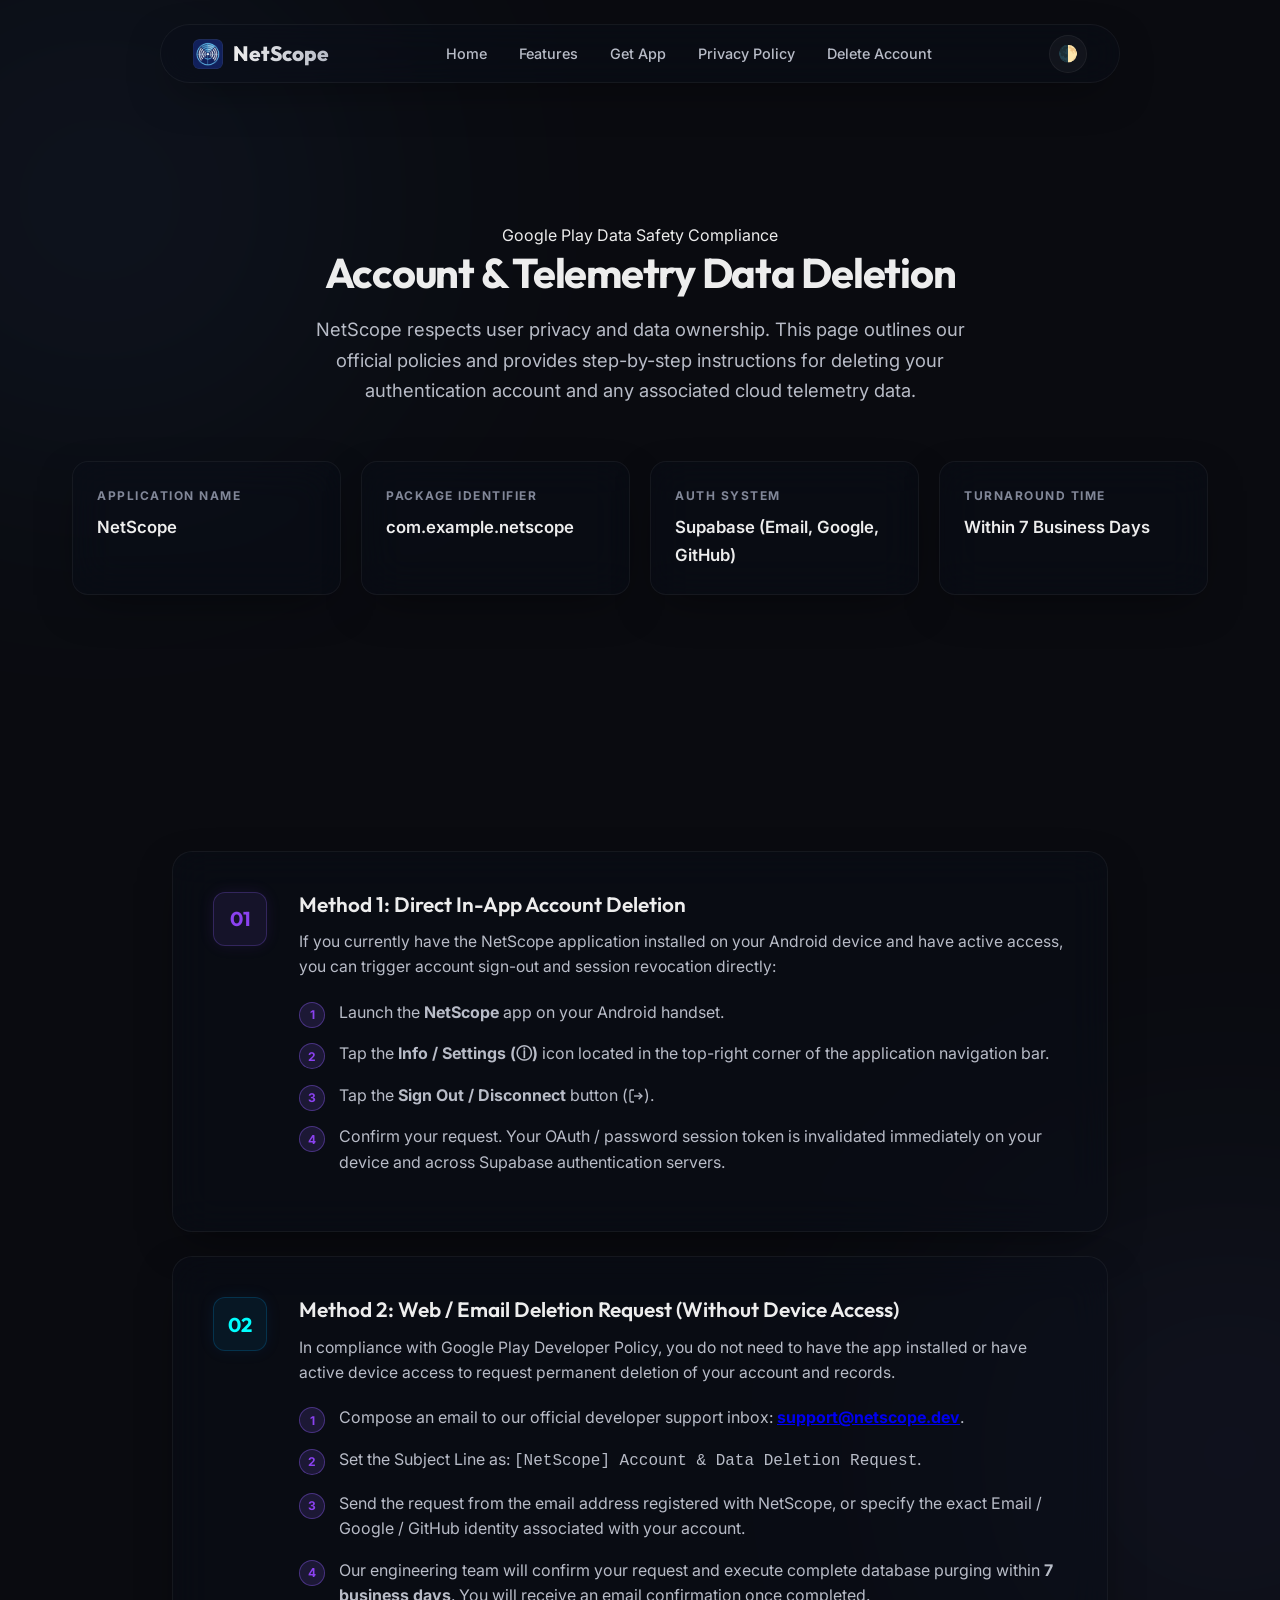
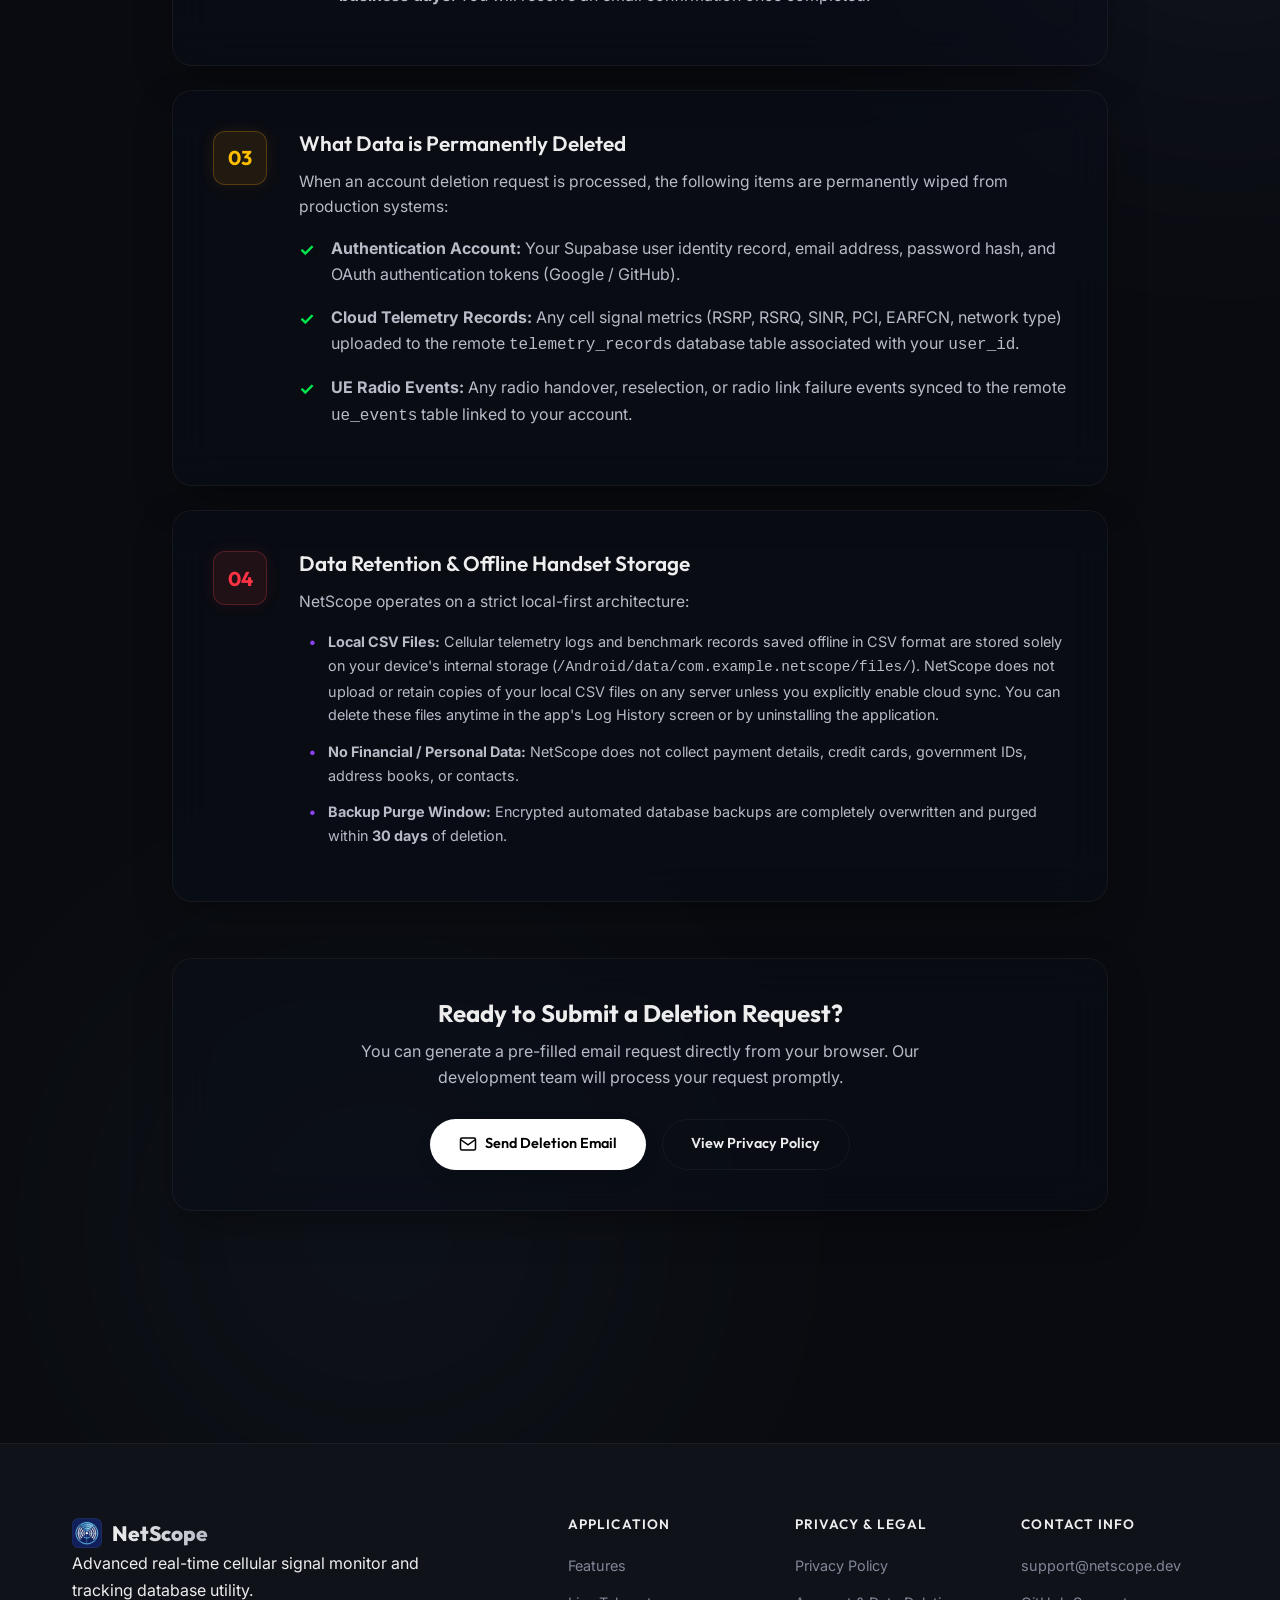
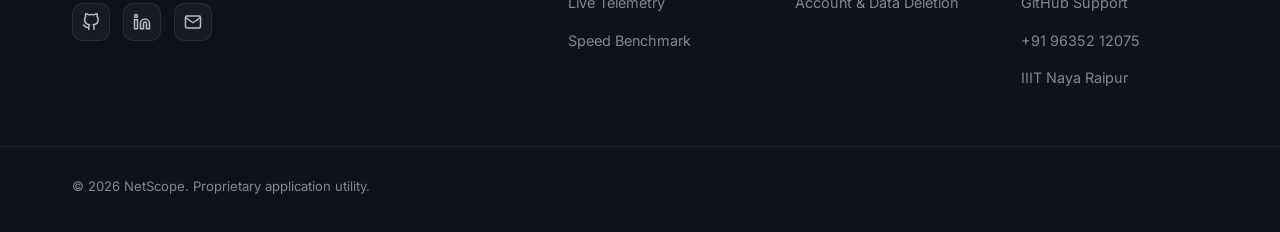
==== delete-account.html @ 2cb68438 "feat: add dedicated delete-account.html and privacy.html pages for Google Play compliance" ====
<!DOCTYPE html>
<html lang="en" data-theme="dark">

<head>
  <meta charset="UTF-8">
  <meta name="viewport" content="width=device-width, initial-scale=1.0">
  <link rel="icon" type="image/png" href="assets/logo.png">
  <meta name="description"
    content="NetScope - User Account & Telemetry Data Deletion Instructions. Learn how to request permanent deletion of your NetScope account and cloud telemetry data.">
  <meta name="author" content="NetScope Team">
  <meta property="og:title" content="NetScope - Account & Telemetry Data Deletion">
  <meta property="og:description"
    content="Step-by-step instructions on how users can request their NetScope account and cloud telemetry data to be deleted.">
  <meta property="og:type" content="website">
  <meta property="og:url" content="https://netscope.amarsinha.in/delete-account.html">
  <meta property="og:image" content="https://netscope.amarsinha.in/assets/logo.png">

  <link rel="canonical" href="https://netscope.amarsinha.in/delete-account.html">

  <title>Account & Data Deletion | NetScope</title>

  <!-- Preconnect and Google Fonts -->
  <link rel="preconnect" href="https://fonts.googleapis.com">
  <link rel="preconnect" href="https://fonts.gstatic.com" crossorigin>
  <link
    href="https://fonts.googleapis.com/css2?family=Inter:wght@300;400;500;600;700&family=Outfit:wght@400;500;600;700;800&family=JetBrains+Mono:wght@400;500;700&display=swap"
    rel="stylesheet">

  <!-- Stylesheet -->
  <link rel="stylesheet" href="style.css">
  <style>
    .subpage-hero {
      padding: 7rem 0 3rem;
      text-align: center;
    }
    .deletion-meta-grid {
      display: grid;
      grid-template-columns: repeat(auto-fit, minmax(220px, 1fr));
      gap: 1.25rem;
      margin: 2.5rem 0 3.5rem;
    }
    .deletion-meta-card {
      padding: 1.5rem;
      border-radius: 16px;
      text-align: left;
    }
    .deletion-meta-card .meta-label {
      font-size: 0.75rem;
      font-weight: 700;
      letter-spacing: 1.5px;
      text-transform: uppercase;
      color: var(--text-muted);
      margin-bottom: 0.5rem;
    }
    .deletion-meta-card .meta-value {
      font-size: 1.05rem;
      font-weight: 600;
      color: var(--text-primary);
    }
    .deletion-steps-list {
      list-style: none;
      padding: 0;
      margin: 1.25rem 0 0;
      counter-reset: step-counter;
    }
    .deletion-steps-list li {
      position: relative;
      padding-left: 2.5rem;
      margin-bottom: 1rem;
      color: var(--text-secondary);
      line-height: 1.6;
    }
    .deletion-steps-list li::before {
      counter-increment: step-counter;
      content: counter(step-counter);
      position: absolute;
      left: 0;
      top: 2px;
      width: 24px;
      height: 24px;
      border-radius: 50%;
      background: rgba(139, 92, 246, 0.15);
      border: 1px solid rgba(139, 92, 246, 0.4);
      color: var(--primary);
      font-size: 0.75rem;
      font-weight: 700;
      display: flex;
      align-items: center;
      justify-content: center;
    }
    .action-cta-box {
      margin: 3.5rem 0;
      padding: 2.5rem;
      text-align: center;
      border-radius: 20px;
    }
    .action-cta-box h3 {
      font-family: var(--font-header);
      font-size: 1.5rem;
      margin-bottom: 0.75rem;
      color: var(--text-primary);
    }
    .action-cta-box p {
      color: var(--text-secondary);
      max-width: 600px;
      margin: 0 auto 1.75rem;
      line-height: 1.6;
    }
    .cta-button-group {
      display: flex;
      gap: 1rem;
      justify-content: center;
      flex-wrap: wrap;
    }
  </style>
</head>

<body>
  <!-- Ambient background glow blobs -->
  <div class="bg-glow-blob blob-1" aria-hidden="true"></div>
  <div class="bg-glow-blob blob-2" aria-hidden="true"></div>
  <div class="bg-glow-blob blob-3" aria-hidden="true"></div>

  <!-- Header / Floating Glassmorphism Pill Navigation -->
  <header id="site-header">
    <div class="container header-container">
      <nav id="main-nav" class="nav-pill glass" aria-label="Main Navigation">
        <a href="index.html" class="logo">
          <img src="assets/logo.png" alt="NetScope App Icon" class="logo-img">
          <span class="logo-text">NetScope</span>
        </a>
        <div class="nav-links-wrapper">
          <a href="index.html" class="nav-link">Home</a>
          <a href="index.html#features" class="nav-link">Features</a>
          <a href="index.html#download" class="nav-link">Get App</a>
          <a href="privacy.html" class="nav-link">Privacy Policy</a>
          <a href="delete-account.html" class="nav-link active">Delete Account</a>
        </div>
        <div class="nav-right">
          <button id="theme-toggle-btn" class="theme-toggle-nav" aria-label="Toggle light/dark color theme">🌓</button>
          <button class="mobile-nav-toggle" aria-label="Toggle Navigation Menu" aria-expanded="false">
            <span class="bar"></span>
            <span class="bar"></span>
            <span class="bar"></span>
          </button>
        </div>
      </nav>
    </div>
  </header>

  <main>
    <section class="subpage-hero">
      <div class="container">
        <div class="badge">Google Play Data Safety Compliance</div>
        <h1 class="section-title">Account & Telemetry Data Deletion</h1>
        <p class="section-subtitle">
          NetScope respects user privacy and data ownership. This page outlines our official policies and provides
          step-by-step instructions for deleting your authentication account and any associated cloud telemetry data.
        </p>

        <!-- Quick Facts Meta Grid -->
        <div class="deletion-meta-grid">
          <div class="deletion-meta-card glass">
            <div class="meta-label">Application Name</div>
            <div class="meta-value">NetScope</div>
          </div>
          <div class="deletion-meta-card glass">
            <div class="meta-label">Package Identifier</div>
            <div class="meta-value">com.example.netscope</div>
          </div>
          <div class="deletion-meta-card glass">
            <div class="meta-label">Auth System</div>
            <div class="meta-value">Supabase (Email, Google, GitHub)</div>
          </div>
          <div class="deletion-meta-card glass">
            <div class="meta-label">Turnaround Time</div>
            <div class="meta-value">Within 7 Business Days</div>
          </div>
        </div>
      </div>
    </section>

    <!-- Detailed Deletion Guide -->
    <section id="account-and-data-deletion">
      <div class="container container-privacy">
        <div class="privacy-stack">

          <!-- Card 1: In-App Deletion -->
          <div class="privacy-card glass">
            <div class="privacy-badge badge-purple">01</div>
            <div class="privacy-content">
              <h3>Method 1: Direct In-App Account Deletion</h3>
              <p>
                If you currently have the NetScope application installed on your Android device and have active access,
                you can trigger account sign-out and session revocation directly:
              </p>
              <ol class="deletion-steps-list">
                <li>Launch the <strong>NetScope</strong> app on your Android handset.</li>
                <li>Tap the <strong>Info / Settings (ⓘ)</strong> icon located in the top-right corner of the application navigation bar.</li>
                <li>Tap the <strong>Sign Out / Disconnect</strong> button (<svg style="display:inline-block; vertical-align:middle; width:16px; height:16px;" viewBox="0 0 24 24" fill="none" stroke="currentColor" stroke-width="2"><path d="M9 21H5a2 2 0 0 1-2-2V5a2 2 0 0 1 2-2h4"></path><polyline points="16 17 21 12 16 7"></polyline><line x1="21" y1="12" x2="9" y2="12"></line></svg>).</li>
                <li>Confirm your request. Your OAuth / password session token is invalidated immediately on your device and across Supabase authentication servers.</li>
              </ol>
            </div>
          </div>

          <!-- Card 2: Web & Email Deletion -->
          <div class="privacy-card glass">
            <div class="privacy-badge badge-cyan">02</div>
            <div class="privacy-content">
              <h3>Method 2: Web / Email Deletion Request (Without Device Access)</h3>
              <p>
                In compliance with Google Play Developer Policy, you do not need to have the app installed or have active device access to request permanent deletion of your account and records.
              </p>
              <ol class="deletion-steps-list">
                <li>Compose an email to our official developer support inbox: <a href="mailto:support@netscope.dev?subject=%5BNetScope%5D%20Account%20%26%20Data%20Deletion%20Request"><strong>support@netscope.dev</strong></a>.</li>
                <li>Set the Subject Line as: <code>[NetScope] Account &amp; Data Deletion Request</code>.</li>
                <li>Send the request from the email address registered with NetScope, or specify the exact Email / Google / GitHub identity associated with your account.</li>
                <li>Our engineering team will confirm your request and execute complete database purging within <strong>7 business days</strong>. You will receive an email confirmation once completed.</li>
              </ol>
            </div>
          </div>

          <!-- Card 3: What Data is Deleted -->
          <div class="privacy-card glass">
            <div class="privacy-badge badge-yellow">03</div>
            <div class="privacy-content">
              <h3>What Data is Permanently Deleted</h3>
              <p>When an account deletion request is processed, the following items are permanently wiped from production systems:</p>
              <ul class="checkmark-list" style="margin-top: 1rem;">
                <li><strong>Authentication Account:</strong> Your Supabase user identity record, email address, password hash, and OAuth authentication tokens (Google / GitHub).</li>
                <li><strong>Cloud Telemetry Records:</strong> Any cell signal metrics (RSRP, RSRQ, SINR, PCI, EARFCN, network type) uploaded to the remote <code>telemetry_records</code> database table associated with your <code>user_id</code>.</li>
                <li><strong>UE Radio Events:</strong> Any radio handover, reselection, or radio link failure events synced to the remote <code>ue_events</code> table linked to your account.</li>
              </ul>
            </div>
          </div>

          <!-- Card 4: Local Offline Storage & Retention -->
          <div class="privacy-card glass">
            <div class="privacy-badge badge-red">04</div>
            <div class="privacy-content">
              <h3>Data Retention & Offline Handset Storage</h3>
              <p>
                NetScope operates on a strict local-first architecture:
              </p>
              <ul class="privacy-list" style="margin-top: 1rem;">
                <li><strong>Local CSV Files:</strong> Cellular telemetry logs and benchmark records saved offline in CSV format are stored solely on your device's internal storage (<code>/Android/data/com.example.netscope/files/</code>). NetScope does not upload or retain copies of your local CSV files on any server unless you explicitly enable cloud sync. You can delete these files anytime in the app's Log History screen or by uninstalling the application.</li>
                <li><strong>No Financial / Personal Data:</strong> NetScope does not collect payment details, credit cards, government IDs, address books, or contacts.</li>
                <li><strong>Backup Purge Window:</strong> Encrypted automated database backups are completely overwritten and purged within <strong>30 days</strong> of deletion.</li>
              </ul>
            </div>
          </div>

        </div>

        <!-- Action Call-to-Action Box -->
        <div class="action-cta-box glass">
          <h3>Ready to Submit a Deletion Request?</h3>
          <p>
            You can generate a pre-filled email request directly from your browser. Our development team will process your request promptly.
          </p>
          <div class="cta-button-group">
            <a href="mailto:support@netscope.dev?subject=%5BNetScope%5D%20Account%20%26%20Data%20Deletion%20Request&body=Hello%20NetScope%20Support%20Team%2C%0A%0APlease%20permanently%20delete%20my%20NetScope%20account%20and%20all%20associated%20cloud%20telemetry%20records.%0A%0AMy%20Registered%20Email%20%2F%20OAuth%20Account%3A%20%5BInsert%20your%20email%20here%5D%0AApp%20Package%3A%20com.example.netscope%0A%0AThank%20you."
              class="btn btn-primary">
              <svg style="width:18px; height:18px; margin-right:8px; vertical-align:middle;" viewBox="0 0 24 24" fill="none" stroke="currentColor" stroke-width="2"><path d="M4 4h16c1.1 0 2 .9 2 2v12c0 1.1-.9 2-2 2H4c-1.1 0-2-.9-2-2V6c0-1.1.9-2 2-2z"></path><polyline points="22,6 12,13 2,6"></polyline></svg>
              <span>Send Deletion Email</span>
            </a>
            <a href="privacy.html" class="btn btn-outline">
              <span>View Privacy Policy</span>
            </a>
          </div>
        </div>

      </div>
    </section>
  </main>

  <!-- Footer -->
  <footer id="site-footer">
    <div class="container footer-container">
      <div class="footer-brand">
        <div class="logo">
          <img src="assets/logo.png" alt="NetScope App Icon" class="logo-img" loading="lazy">
          <span class="logo-text">NetScope</span>
        </div>
        <p>Advanced real-time cellular signal monitor and tracking database utility.</p>
        <div class="footer-socials">
          <a href="https://github.com/GeekLuffy/NetScope" target="_blank" rel="noopener noreferrer" aria-label="GitHub" class="social-icon-link">
            <svg viewBox="0 0 24 24" fill="none" stroke="currentColor" stroke-width="2" stroke-linecap="round" stroke-linejoin="round">
              <path d="M9 19c-5 1.5-5-2.5-7-3m14 6v-3.87a3.37 3.37 0 0 0-.94-2.61c3.14-.35 6.44-1.54 6.44-7A5.44 5.44 0 0 0 20 4.77 5.07 5.07 0 0 0 19.91 1S18.73.65 16 2.48a13.38 13.38 0 0 0-7 0C6.27.65 5.09 1 5.09 1A5.07 5.07 0 0 0 5 4.77a5.44 5.44 0 0 0-1.5 3.78c0 5.42 3.3 6.61 6.44 7A3.37 3.37 0 0 0 9 18.13V22"></path>
            </svg>
          </a>
          <a href="https://www.linkedin.com/in/amarcrj/" target="_blank" rel="noopener noreferrer" aria-label="LinkedIn" class="social-icon-link">
            <svg viewBox="0 0 24 24" fill="none" stroke="currentColor" stroke-width="2" stroke-linecap="round" stroke-linejoin="round">
              <path d="M16 8a6 6 0 0 1 6 6v7h-4v-7a2 2 0 0 0-2-2 2 2 0 0 0-2 2v7h-4v-7a6 6 0 0 1 6-6z"></path>
              <rect x="2" y="9" width="4" height="12"></rect>
              <circle cx="4" cy="4" r="2"></circle>
            </svg>
          </a>
          <a href="mailto:support@netscope.dev" aria-label="Email" class="social-icon-link">
            <svg viewBox="0 0 24 24" fill="none" stroke="currentColor" stroke-width="2" stroke-linecap="round" stroke-linejoin="round">
              <path d="M4 4h16c1.1 0 2 .9 2 2v12c0 1.1-.9 2-2 2H4c-1.1 0-2-.9-2-2V6c0-1.1.9-2 2-2z"></path>
              <polyline points="22,6 12,13 2,6"></polyline>
            </svg>
          </a>
        </div>
      </div>
      <div class="footer-links">
        <div class="link-col">
          <h4>Application</h4>
          <a href="index.html#features">Features</a>
          <a href="index.html#telemetry">Live Telemetry</a>
          <a href="index.html#speed-test">Speed Benchmark</a>
        </div>
        <div class="link-col">
          <h4>Privacy &amp; Legal</h4>
          <a href="privacy.html">Privacy Policy</a>
          <a href="delete-account.html">Account &amp; Data Deletion</a>
        </div>
        <div class="link-col">
          <h4>Contact Info</h4>
          <a href="mailto:support@netscope.dev">support@netscope.dev</a>
          <a href="https://github.com/GeekLuffy/NetScope" target="_blank" rel="noopener noreferrer">GitHub Support</a>
          <a href="tel:+919635212075" class="footer-contact-link">+91 96352 12075</a>
          <a href="https://maps.google.com/?q=IIIT+Naya+Raipur" target="_blank" rel="noopener noreferrer" class="footer-address-link">IIIT Naya Raipur</a>
        </div>
      </div>
    </div>
    <div class="footer-bottom">
      <div class="container footer-bottom-container">
        <p>&copy; 2026 NetScope. Proprietary application utility.</p>
      </div>
    </div>
  </footer>

  <!-- Scripts -->
  <script src="app.js"></script>
</body>

</html>
---- style.css ----
/* ----------------------------------------------------
   NetScope Premium Stylesheet - Vibe REDESIGN
   ---------------------------------------------------- */

/* --- Custom Properties (Design System Tokens) --- */
:root {
  /* Supabase-Style Light Theme Variables */
  --bg-dark: hsl(210, 20%, 98%);
  --bg-dark-card: rgba(255, 255, 255, 0.45); /* High Translucency Glass */
  --bg-dark-accent: hsl(210, 15%, 95%);
  --border-glass: rgba(0, 0, 0, 0.06);
  
  --text-primary: hsl(220, 40%, 12%);
  --text-secondary: hsl(220, 15%, 38%);
  --text-muted: hsl(220, 10%, 55%);
  
  --primary: hsl(265, 85%, 55%);
  --primary-glow: rgba(130, 70, 240, 0.12);
  --primary-hover: hsl(265, 85%, 48%);
  
  --neon-cyan: hsl(190, 95%, 40%);
  --neon-cyan-glow: rgba(0, 220, 255, 0.2);
  
  --neon-purple: hsl(285, 85%, 50%);
  --neon-purple-glow: rgba(200, 50, 255, 0.2);
  
  --neon-green: hsl(140, 85%, 35%);
  --neon-green-glow: rgba(0, 200, 50, 0.2);
  
  --neon-red: hsl(355, 85%, 50%);
  --neon-red-glow: rgba(255, 50, 70, 0.2);
  
  --neon-yellow: hsl(42, 90%, 42%);
  --neon-yellow-glow: rgba(255, 180, 0, 0.2);
  
  --glass-blur: blur(20px); /* Upgraded blur */
  --font-header: 'Outfit', sans-serif;
  --font-body: 'Inter', sans-serif;
  --font-mono: 'JetBrains Mono', monospace;
  
  --transition-smooth: all 0.4s cubic-bezier(0.16, 1, 0.3, 1); /* Smoother bezier */
  --transition-fast: all 0.15s ease-out;
  
  --container-width: 1200px;

  /* Phone Mockup Responsive Scale Variables */
  --phone-scale: 1;
  --phone-w: 310px;
  --phone-h: 650px;
  --radar-size: 130px;
  --grid-gap: 0.8rem;
  --card-padding: 0.9rem;
}

/* --- Dark Theme Variables --- */
[data-theme="dark"] {
  --bg-dark: hsl(224, 25%, 5%);
  --bg-dark-card: rgba(10, 14, 26, 0.45);
  --bg-dark-accent: hsl(224, 25%, 8%);
  --border-glass: rgba(255, 255, 255, 0.05);
  
  --text-primary: hsl(0, 0%, 93%);
  --text-secondary: hsl(224, 12%, 75%);
  --text-muted: hsl(224, 10%, 55%);
  
  --primary: hsl(265, 85%, 60%);
  --primary-glow: hsla(265, 85%, 60%, 0.2);
  --primary-hover: hsl(265, 85%, 65%);
  
  --neon-cyan: hsl(180, 100%, 50%);
  --neon-cyan-glow: hsla(180, 100%, 50%, 0.35);
  
  --neon-purple: hsl(285, 100%, 60%);
  --neon-purple-glow: hsla(285, 100%, 60%, 0.35);
  
  --neon-green: hsl(140, 100%, 45%);
  --neon-green-glow: hsla(140, 100%, 45%, 0.35);
  
  --neon-red: hsl(355, 100%, 60%);
  --neon-red-glow: hsla(355, 100%, 60%, 0.35);
  
  --neon-yellow: hsl(45, 100%, 50%);
  --neon-yellow-glow: hsla(45, 100%, 50%, 0.35);
}

/* --- Core Reset --- */
* {
  box-sizing: border-box;
  margin: 0;
  padding: 0;
}

html, body {
  overflow-x: hidden;
  width: 100%;
  position: relative;
}

html {
  scroll-behavior: smooth;
  font-size: 16px;
}

body {
  background-color: var(--bg-dark);
  color: var(--text-primary);
  font-family: var(--font-body);
  line-height: 1.65;
  transition: background-color 0.5s ease, color 0.5s ease;
  padding-top: 110px;
}

/* --- Ambient Glow Blobs --- */
.bg-glow-blob {
  position: absolute;
  width: 500px;
  height: 500px;
  border-radius: 50%;
  filter: blur(140px);
  z-index: -3;
  pointer-events: none;
  opacity: 0.15;
  transition: opacity 0.5s ease;
}

[data-theme="dark"] .bg-glow-blob {
  opacity: 0.08;
}

.blob-1 {
  top: -50px;
  left: -150px;
  background: radial-gradient(circle, var(--primary) 0%, var(--neon-cyan) 100%);
}

.blob-2 {
  top: 35%;
  right: -200px;
  background: radial-gradient(circle, var(--neon-purple) 0%, var(--neon-cyan) 100%);
}

.blob-3 {
  top: 75%;
  left: 10%;
  background: radial-gradient(circle, var(--primary) 0%, var(--neon-green) 100%);
}

/* --- High Performance Background Canvas --- */
#network-canvas {
  position: fixed;
  top: 0;
  left: 0;
  width: 100vw;
  height: 100vh;
  z-index: -2;
  pointer-events: none;
}

/* --- Structural Layout Helpers --- */
.container {
  width: 100%;
  max-width: var(--container-width);
  margin: 0 auto;
  padding: 0 2rem;
}

/* Prevent content blowout in CSS Grid columns on small screens */
.hero-content,
.hero-visual,
.telemetry-content,
.telemetry-visual,
.speed-content,
.speed-visual,
.map-content,
.map-visual,
.integration-content,
.supabase-card-wrap {
  min-width: 0;
}

.container-narrow {
  max-width: 800px;
}

.text-center {
  text-align: center;
}

section {
  padding: 6rem 0;
  position: relative;
}

/* --- Typography --- */
h1, h2, h3, h4 {
  font-family: var(--font-header);
  font-weight: 700;
  line-height: 1.2;
}

.section-title {
  font-size: 2.6rem;
  margin-bottom: 1rem;
  letter-spacing: -0.03em;
  color: var(--text-primary);
}

.section-subtitle {
  color: var(--text-secondary);
  font-size: 1.15rem;
  max-width: 650px;
  margin: 0 auto 3.5rem auto;
  font-weight: 400;
}

.text-glow {
  background: linear-gradient(135deg, var(--primary) 20%, var(--neon-cyan) 100%);
  -webkit-background-clip: text;
  -webkit-text-fill-color: transparent;
  display: inline-block;
}

/* --- Premium Glassmorphism Card Style --- */
.glass {
  background: var(--bg-dark-card);
  backdrop-filter: var(--glass-blur);
  -webkit-backdrop-filter: var(--glass-blur);
  border: 1px solid var(--border-glass);
  border-radius: 20px;
  box-shadow: 0 10px 40px -10px rgba(0, 0, 0, 0.04), 0 1px 1px rgba(0,0,0,0.01);
  transition: var(--transition-smooth);
}

.glass:hover {
  border-color: hsla(265, 85%, 60%, 0.22);
  box-shadow: 0 20px 50px -10px rgba(130, 70, 240, 0.08), 0 1px 1px rgba(130,70,240,0.02);
  transform: translateY(-2px);
}

[data-theme="dark"] .glass {
  box-shadow: 0 15px 45px -15px rgba(0, 0, 0, 0.5);
}

/* --- Buttons --- */
.btn {
  display: inline-flex;
  align-items: center;
  justify-content: center;
  font-family: var(--font-header);
  font-weight: 600;
  padding: 0.8rem 1.8rem;
  border-radius: 30px;
  text-decoration: none;
  cursor: pointer;
  transition: var(--transition-fast);
  font-size: 0.9rem;
  border: none;
}

.btn-primary {
  background-color: var(--text-primary);
  color: var(--bg-dark);
  box-shadow: 0 8px 25px -8px rgba(0,0,0,0.15);
}

.btn-primary:hover {
  background-color: var(--primary);
  color: #fff;
  transform: translateY(-2px);
  box-shadow: 0 12px 30px -10px var(--primary-glow);
}

[data-theme="dark"] .btn-primary {
  background-color: #fff;
  color: #000;
}

.btn-secondary {
  background-color: var(--bg-dark-accent);
  color: var(--text-primary);
  border: 1px solid var(--border-glass);
}

.btn-secondary:hover {
  background-color: var(--primary-glow);
  border-color: var(--primary);
}

.btn-outline {
  background: transparent;
  color: var(--text-primary);
  border: 1px solid var(--border-glass);
}

.btn-outline:hover {
  border-color: var(--primary);
  color: var(--primary);
  background: var(--primary-glow);
}

.btn-full {
  width: 100%;
}

/* --- Floating Pill Navigation Bar --- */
#site-header {
  position: fixed;
  top: 1.5rem;
  left: 0;
  width: 100%;
  z-index: 100;
  background: transparent;
  border: none;
}

.nav-pill {
  max-width: 960px;
  margin: 0 auto;
  border-radius: 50px;
  display: flex;
  justify-content: space-between;
  align-items: center;
  padding: 0.6rem 2rem;
  box-shadow: 0 12px 40px -12px rgba(0, 0, 0, 0.08);
}

.logo {
  display: flex;
  align-items: center;
  gap: 0.6rem;
  font-family: var(--font-header);
  font-size: 1.3rem;
  font-weight: 800;
  text-decoration: none;
  color: inherit;
}

.logo-img {
  width: 30px;
  height: 30px;
  border-radius: 6px;
  object-fit: contain;
}

.logo-text {
  background: linear-gradient(to right, var(--text-primary), var(--text-secondary));
  -webkit-background-clip: text;
  -webkit-text-fill-color: transparent;
}

.nav-links-wrapper {
  display: flex;
  align-items: center;
  gap: 2rem;
}

.nav-link {
  color: var(--text-secondary);
  text-decoration: none;
  font-weight: 500;
  font-size: 0.9rem;
  transition: var(--transition-fast);
}

.nav-link:hover {
  color: var(--primary);
}

.mobile-nav-toggle {
  display: none;
  flex-direction: column;
  gap: 5px;
  background: transparent;
  border: none;
  cursor: pointer;
  padding: 5px;
}

.mobile-nav-toggle .bar {
  width: 22px;
  height: 2px;
  background-color: var(--text-primary);
  transition: var(--transition-fast);
}

/* --- Hero Section --- */
.hero-container {
  display: grid;
  grid-template-columns: 1.05fr 0.95fr;
  align-items: center;
  gap: 4rem;
  min-height: 75vh;
}

.hero-title {
  font-size: 3.6rem;
  font-weight: 800;
  letter-spacing: -0.03em;
  margin-bottom: 1.5rem;
  line-height: 1.15;
}

.hero-subtitle {
  font-size: 1.15rem;
  color: var(--text-secondary);
  margin-bottom: 2.5rem;
  max-width: 550px;
}

.hero-buttons {
  display: flex;
  gap: 1rem;
  margin-bottom: 3.5rem;
}

.hero-quick-stats {
  display: flex;
  gap: 3rem;
  border-top: 1px solid var(--border-glass);
  padding-top: 2rem;
}

.stat-item {
  display: flex;
  flex-direction: column;
}

.stat-val {
  font-family: var(--font-header);
  font-size: 1.4rem;
  font-weight: 700;
  color: var(--text-primary);
}

.stat-lbl {
  font-size: 0.75rem;
  color: var(--text-muted);
  text-transform: uppercase;
  letter-spacing: 0.05em;
}

/* --- Smooth Phone Casing Fix (No separate 3D sides) --- */
.hero-visual {
  position: relative;
  perspective: 1500px;
  display: flex;
  justify-content: center;
  align-items: center;
  width: calc(var(--phone-w) * var(--phone-scale));
  height: calc(var(--phone-h) * var(--phone-scale));
  margin: 0 auto;
}

/* Colored glow blob right behind phone mockup to blend with light theme */
.hero-visual-glow {
  position: absolute;
  width: 350px;
  height: 350px;
  background: radial-gradient(circle, rgba(130, 70, 240, 0.25) 0%, rgba(0, 220, 255, 0.15) 100%);
  filter: blur(70px);
  border-radius: 50%;
  z-index: 1;
  pointer-events: none;
}

.device-3d-wrapper {
  position: absolute;
  width: var(--phone-w);
  height: var(--phone-h);
  transform: scale(var(--phone-scale));
  transform-origin: center center;
  transform-style: preserve-3d;
  z-index: 2;
  transition: transform 0.15s ease-out;
}

.device-3d {
  position: relative;
  width: 100%;
  height: 100%;
  border-radius: 44px;
  transform-style: preserve-3d;
  
  /* Double Bezel - smooth silver titanium border in light theme, space-gray in dark theme */
  border: 12px solid #ffffff;
  outline: 1px solid #e2e8f0;
  
  /* 3D Extrusion using smooth anti-aliased layered shadows */
  box-shadow: 
    0 15px 40px -10px rgba(0, 0, 0, 0.25),
    -2px 2px 0px #e2e8f0,
    -4px 4px 0px #cbd5e1,
    -6px 6px 0px #94a3b8,
    -8px 8px 15px rgba(0, 0, 0, 0.2);
  transition: border-color 0.4s ease, outline-color 0.4s ease, box-shadow 0.4s ease;
}

[data-theme="dark"] .device-3d {
  border-color: #1e293b;
  outline-color: #0f172a;
  box-shadow: 
    0 20px 50px -10px rgba(0, 0, 0, 0.6),
    -2px 2px 0px #0f172a,
    -4px 4px 0px #090d16,
    -6px 6px 12px rgba(0, 0, 0, 0.5);
}

.device-screen {
  position: absolute;
  top: 0;
  left: 0;
  width: 100%;
  height: 100%;
  background: #080a13; /* Deep navy-black */
  border-radius: 32px;
  overflow: hidden;
  display: flex;
  flex-direction: column;
  box-shadow: inset 0 0 20px rgba(0, 0, 0, 0.95);
}

/* --- High-Fidelity App UI Replication --- */
.screenshot-app-header {
  display: flex;
  justify-content: space-between;
  align-items: center;
  padding: 1.8rem 1.4rem 0.8rem 1.4rem;
  border-bottom: 1px solid rgba(255, 255, 255, 0.03);
}

.screenshot-app-title {
  color: #ffffff;
  font-family: var(--font-header);
  font-size: 1.1rem;
  font-weight: 700;
  letter-spacing: 0.15em;
  text-align: center;
}

.info-btn-left {
  width: 20px;
}

.info-btn-right {
  background: transparent;
  border: none;
  color: #00d2ff;
  font-size: 1.2rem;
  cursor: pointer;
}

.screenshot-screen-content {
  flex: 1;
  padding: 1.1rem;
  display: flex;
  flex-direction: column;
  gap: 1rem;
}

/* Radar Monitor Card */
.radar-card-match {
  background: linear-gradient(145deg, #0d1222, #070914);
  border: 1px solid rgba(255, 255, 255, 0.04);
  border-radius: 18px;
  padding: 1.1rem;
  display: flex;
  flex-direction: column;
  align-items: center;
}

.radar-card-title {
  width: 100%;
  text-align: left;
  font-size: 0.65rem;
  font-weight: 700;
  color: #8c9cb3;
  letter-spacing: 0.1em;
  margin-bottom: 1.2rem;
  display: flex;
  align-items: center;
  gap: 0.4rem;
}

.radar-logo {
  color: #00d2ff;
  font-size: 0.8rem;
}

.radar-display {
  position: relative;
  width: var(--radar-size);
  height: var(--radar-size);
  display: flex;
  align-items: center;
  justify-content: center;
  margin-bottom: 1.2rem;
}

/* Radar sweep and ripple animations */
.radar-circle-outer {
  width: 100%;
  height: 100%;
  border-radius: 50%;
  border: 1.5px solid rgba(255, 70, 85, 0.12);
  display: flex;
  align-items: center;
  justify-content: center;
  position: relative;
  overflow: hidden; /* Contains sweep gradient */
}

/* Concentric rippling waves */
.radar-ripple {
  position: absolute;
  top: 50%;
  left: 50%;
  width: 10px;
  height: 10px;
  border: 1px solid rgba(255, 70, 85, 0.45);
  border-radius: 50%;
  transform: translate(-50%, -50%) scale(1);
  opacity: 0;
  pointer-events: none;
  z-index: 1;
}

.ripple-1 { animation: radar-ripple-key 3.5s infinite linear 0s; }
.ripple-2 { animation: radar-ripple-key 3.5s infinite linear 1.1s; }
.ripple-3 { animation: radar-ripple-key 3.5s infinite linear 2.2s; }

@keyframes radar-ripple-key {
  0% { transform: translate(-50%, -50%) scale(1); opacity: 0; }
  8% { opacity: 0.7; }
  100% { transform: translate(-50%, -50%) scale(12); opacity: 0; }
}

/* Rotating sweep arm */
.radar-sweep {
  position: absolute;
  top: 50%;
  left: 50%;
  width: 200%;
  height: 200%;
  background: conic-gradient(from 0deg, rgba(255, 70, 85, 0.28) 0deg, transparent 90deg);
  transform: translate(-50%, -50%) rotate(0deg);
  transform-origin: center;
  animation: radar-sweep-key 4s infinite linear;
  pointer-events: none;
  z-index: 2;
}

@keyframes radar-sweep-key {
  0% { transform: translate(-50%, -50%) rotate(0deg); }
  100% { transform: translate(-50%, -50%) rotate(360deg); }
}

.radar-circle-inner {
  width: calc(var(--radar-size) - 28px);
  height: calc(var(--radar-size) - 28px);
  border-radius: 50%;
  background: #080a13;
  border: 1.5px solid #ff4655;
  box-shadow: 0 0 15px rgba(255, 70, 85, 0.2);
  display: flex;
  flex-direction: column;
  align-items: center;
  justify-content: center;
  z-index: 3;
}

.radar-value {
  font-family: var(--font-header);
  font-size: 1.8rem;
  font-weight: 800;
  color: #ffffff;
  line-height: 1;
}

.radar-unit {
  font-size: 0.65rem;
  color: #8c9cb3;
  margin-top: 2px;
}

.radar-badge-status {
  font-size: 0.5rem;
  font-weight: 800;
  padding: 0.15rem 0.5rem;
  border-radius: 4px;
  border: 1px solid transparent;
  letter-spacing: 0.05em;
  margin-top: 6px;
  transition: all 0.3s ease;
}

.radar-badge-status.status-optimal {
  background-color: rgba(39, 201, 63, 0.12);
  color: #27c93f;
  border-color: rgba(39, 201, 63, 0.25);
}

.radar-badge-status.status-low {
  background-color: rgba(255, 0, 127, 0.12);
  color: #ff007f;
  border-color: rgba(255, 0, 127, 0.25);
}

.radar-badge-status.status-critical {
  background-color: rgba(255, 70, 85, 0.12);
  color: #ff4655;
  border-color: rgba(255, 70, 85, 0.25);
}

/* Radar subrow */
.radar-metrics-row {
  display: flex;
  width: 100%;
  justify-content: space-between;
  align-items: center;
  border-top: 1px solid rgba(255,255,255,0.03);
  padding-top: 0.8rem;
}

.radar-metric-col {
  flex: 1;
  display: flex;
  flex-direction: column;
  align-items: center;
}

.radar-metric-divider {
  width: 1px;
  height: 20px;
  background-color: rgba(255, 255, 255, 0.06);
}

.r-lbl {
  font-size: 0.55rem;
  color: #5d6d82;
  font-weight: 700;
  letter-spacing: 0.05em;
}

.r-val {
  font-size: 0.75rem;
  font-weight: 700;
  color: #ffffff;
  margin-top: 2px;
}

.screenshot-section-label {
  font-size: 0.6rem;
  font-weight: 700;
  color: #8c9cb3;
  letter-spacing: 0.1em;
  margin-top: 0.5rem;
  text-align: left;
}

/* Telemetry Grid Cards */
.screenshot-telemetry-grid {
  display: grid;
  grid-template-columns: 1fr 1fr;
  gap: var(--grid-gap);
}

.telemetry-grid-card {
  background: #0d1222;
  border: 1px solid rgba(255, 255, 255, 0.04);
  border-radius: 14px;
  padding: var(--card-padding);
  display: flex;
  flex-direction: column;
  align-items: flex-start;
}

.card-top-row {
  display: flex;
  justify-content: space-between;
  width: 100%;
  align-items: center;
  margin-bottom: 0.5rem;
}

.c-title {
  font-size: 0.65rem;
  color: #5d6d82;
  font-weight: 700;
}

.c-icon {
  font-size: 0.75rem;
}

.c-value {
  font-family: var(--font-mono);
  font-size: 1.15rem;
  font-weight: 700;
  margin-bottom: 0.2rem;
}

.c-status {
  font-size: 0.5rem;
  font-weight: 800;
  letter-spacing: 0.05em;
  margin-bottom: 0.6rem;
}

.c-progress-container {
  width: 100%;
  height: 4px;
  background: rgba(255, 255, 255, 0.03);
  border-radius: 2px;
  overflow: hidden;
}

.c-progress-fill {
  height: 100%;
  border-radius: 2px;
}

/* Color Classes matching app UI */
.text-critical { color: #ff4655; }
.bg-critical { background-color: #ff4655; }
.border-critical { border-color: rgba(255, 70, 85, 0.15) !important; }

.text-optimal { color: #27c93f; }
.bg-optimal { background-color: #27c93f; }
.border-optimal { border-color: rgba(39, 201, 63, 0.15) !important; }

.text-low { color: #ff007f; }
.bg-low { background-color: #ff007f; }
.border-low { border-color: rgba(255, 0, 127, 0.15) !important; }

.text-pci { color: #00d2ff; }
.border-pci { border-color: rgba(0, 210, 255, 0.15) !important; }

.text-muted-app {
  font-size: 0.55rem;
  color: #5d6d82;
  font-weight: 600;
}

/* Bottom Nav bar replication */
.screenshot-bottom-nav {
  display: flex;
  justify-content: space-between;
  align-items: center;
  background: #060914;
  border-top: 1px solid rgba(255, 255, 255, 0.03);
  padding: 0.6rem 0.5rem 1rem 0.5rem;
}

.nav-tab {
  flex: 1;
  display: flex;
  flex-direction: column;
  align-items: center;
  opacity: 0.35;
  cursor: pointer;
  transition: var(--transition-fast);
}

.nav-tab.active {
  opacity: 1;
  color: #00d2ff;
}

.t-icon {
  font-size: 0.95rem;
  margin-bottom: 2px;
}

.t-lbl {
  font-size: 0.5rem;
  font-weight: 700;
  letter-spacing: 0.02em;
}

/* --- Features Grid --- */
.features-grid {
  display: grid;
  grid-template-columns: repeat(auto-fit, minmax(270px, 1fr));
  gap: 2.2rem;
}

.feature-card {
  padding: 2.8rem;
  display: flex;
  flex-direction: column;
  align-items: flex-start;
  text-align: left;
  position: relative;
  overflow: hidden;
  transition: var(--transition-smooth);
}

.feature-card:hover {
  transform: translateY(-4px);
}

.feature-card:nth-child(1):hover { border-color: hsla(265, 85%, 60%, 0.4); box-shadow: 0 15px 35px -10px var(--primary-glow); }
.feature-card:nth-child(2):hover { border-color: hsla(190, 95%, 40%, 0.4); box-shadow: 0 15px 35px -10px var(--neon-cyan-glow); }
.feature-card:nth-child(3):hover { border-color: hsla(140, 85%, 35%, 0.4); box-shadow: 0 15px 35px -10px var(--neon-green-glow); }
.feature-card:nth-child(4):hover { border-color: hsla(355, 85%, 50%, 0.4); box-shadow: 0 15px 35px -10px var(--neon-red-glow); }
.feature-card:nth-child(5):hover { border-color: hsla(285, 85%, 50%, 0.4); box-shadow: 0 15px 35px -10px var(--neon-purple-glow); }
.feature-card:nth-child(6):hover { border-color: hsla(265, 85%, 60%, 0.4); box-shadow: 0 15px 35px -10px var(--primary-glow); }

.feature-icon {
  display: inline-flex;
  align-items: center;
  justify-content: center;
  width: 48px;
  height: 48px;
  margin-bottom: 1.5rem;
  border-radius: 12px;
  border: 1px solid var(--border-glass);
  transition: var(--transition-fast);
}

.feat-svg {
  width: 24px;
  height: 24px;
  stroke-width: 2.25;
}

.icon-telemetry { background: var(--primary-glow); color: var(--primary); }
.icon-logging { background: var(--neon-cyan-glow); color: var(--neon-cyan); }
.icon-mapping { background: var(--neon-green-glow); color: var(--neon-green); }
.icon-benchmarks { background: var(--neon-red-glow); color: var(--neon-red); }
.icon-export { background: var(--neon-purple-glow); color: var(--neon-purple); }
.icon-extractor { background: var(--primary-glow); color: var(--primary); }

.feature-title {
  font-size: 1.35rem;
  margin-bottom: 0.8rem;
  font-weight: 700;
}

.feature-desc {
  color: var(--text-secondary);
  font-size: 0.95rem;
}

/* --- Telemetry Section --- */
.telemetry-container {
  display: grid;
  grid-template-columns: 1fr 1fr;
  align-items: center;
  gap: 4rem;
}

.slider-wrapper {
  margin: 2rem 0;
}

.slider-label {
  display: block;
  font-family: var(--font-header);
  font-weight: 600;
  margin-bottom: 0.8rem;
}

.signal-range {
  -webkit-appearance: none;
  width: 100%;
  height: 6px;
  border-radius: 3px;
  background: var(--bg-dark-accent);
  border: 1px solid var(--border-glass);
  outline: none;
  margin-bottom: 0.5rem;
}

.signal-range::-webkit-slider-thumb {
  -webkit-appearance: none;
  width: 20px;
  height: 20px;
  border-radius: 50%;
  background: var(--text-primary);
  border: 2px solid #fff;
  cursor: pointer;
  transition: var(--transition-fast);
  box-shadow: 0 3px 6px rgba(0,0,0,0.1);
}

.signal-range::-webkit-slider-thumb:hover {
  transform: scale(1.1);
  background: var(--primary);
}

.slider-ticks {
  display: flex;
  justify-content: space-between;
  font-size: 0.75rem;
  color: var(--text-muted);
}

.status-summary-box {
  padding: 1.5rem;
  display: flex;
  flex-direction: column;
  gap: 0.5rem;
}

.summary-lbl {
  font-size: 0.8rem;
  color: var(--text-muted);
  text-transform: uppercase;
  font-weight: 600;
}

.summary-val-wrap {
  display: flex;
  align-items: center;
  gap: 1rem;
}

.summary-badge {
  background-color: var(--neon-green-glow);
  color: var(--neon-green);
  border: 1px solid var(--neon-green);
  font-family: var(--font-mono);
  font-size: 0.8rem;
  padding: 0.25rem 0.7rem;
  border-radius: 6px;
  font-weight: 700;
  box-shadow: 0 0 10px var(--neon-green-glow);
  transition: var(--transition-smooth);
}

.summary-badge.poor {
  background-color: var(--neon-red-glow);
  color: var(--neon-red);
  border-color: var(--neon-red);
  box-shadow: 0 0 10px var(--neon-red-glow);
}

.summary-badge.fair {
  background-color: var(--neon-yellow-glow);
  color: var(--neon-yellow);
  border-color: var(--neon-yellow);
  box-shadow: 0 0 10px var(--neon-yellow-glow);
}

.summary-desc {
  font-size: 0.9rem;
  color: var(--text-secondary);
}

/* macOS Window Component */
.mac-window {
  width: 100%;
  max-width: 100%;
  border-radius: 16px;
  overflow: hidden;
  display: flex;
  flex-direction: column;
  box-shadow: 0 18px 45px -12px rgba(0, 0, 0, 0.08), 0 1px 2px rgba(0, 0, 0, 0.02);
  border: 1px solid var(--border-glass);
  box-sizing: border-box;
}

[data-theme="dark"] .mac-window {
  box-shadow: 0 25px 55px -15px rgba(0, 0, 0, 0.6);
}

.mac-header {
  background: var(--bg-dark-accent);
  padding: 0.8rem 1.2rem;
  display: flex;
  align-items: center;
  position: relative;
  border-bottom: 1px solid var(--border-glass);
  min-height: 42px;
}

.mac-dots {
  display: flex;
  gap: 6px;
  z-index: 10;
}

.mac-dot {
  width: 11px;
  height: 11px;
  border-radius: 50%;
  display: inline-block;
}

.mac-dot.close { background-color: #ff5f56; }
.mac-dot.minimize { background-color: #ffbd2e; }
.mac-dot.maximize { background-color: #27c93f; }

.mac-title {
  position: absolute;
  left: 50%;
  transform: translateX(-50%);
  font-size: 0.75rem;
  font-family: var(--font-header);
  font-weight: 600;
  color: var(--text-secondary);
  pointer-events: none;
}

/* Console & Dashboard layout */
.telemetry-dashboard {
  padding: 2rem;
  display: flex;
  flex-direction: column;
  gap: 1.5rem;
  background: var(--bg-dark-card);
}

.dash-header {
  display: flex;
  justify-content: space-between;
  align-items: center;
  border-bottom: 1px solid var(--border-glass);
  padding-bottom: 1rem;
}

.dash-title-wrap {
  display: flex;
  align-items: center;
  gap: 0.6rem;
}

.dash-carrier {
  font-family: var(--font-mono);
  font-size: 0.8rem;
  color: var(--primary);
  font-weight: 600;
}

.telemetry-meters {
  display: flex;
  flex-direction: column;
  gap: 1.2rem;
}

.meter-card {
  display: flex;
  flex-direction: column;
  gap: 0.4rem;
}

.meter-info {
  display: flex;
  justify-content: space-between;
  font-size: 0.85rem;
}

.meter-name {
  color: var(--text-secondary);
}

.meter-value {
  font-family: var(--font-mono);
  font-weight: 700;
}

.meter-bar-bg {
  width: 100%;
  height: 6px;
  background: rgba(0, 0, 0, 0.04);
  border-radius: 4px;
  overflow: hidden;
}

[data-theme="dark"] .meter-bar-bg {
  background: rgba(255,255,255,0.04);
}

.meter-bar-fill {
  height: 100%;
  border-radius: 4px;
  transition: width 0.3s cubic-bezier(0.25, 0.8, 0.25, 1);
}

.live-raw-feed {
  display: flex;
  flex-direction: column;
  gap: 0.5rem;
}

.feed-title {
  font-size: 0.75rem;
  color: var(--text-muted);
  text-transform: uppercase;
  font-weight: 600;
}

.console-box {
  background: #080a13; /* macOS Terminal black */
  border-radius: 8px;
  padding: 0.8rem 1rem;
  font-family: var(--font-mono);
  font-size: 0.75rem;
  color: #27c93f;
  min-height: 90px;
  max-height: 90px;
  overflow-y: auto;
  border: 1px solid rgba(255,255,255,0.03);
}

.console-line {
  margin-bottom: 0.3rem;
}

/* --- Speed Test Section --- */
.speed-container {
  display: grid;
  grid-template-columns: 0.95fr 1.05fr;
  align-items: center;
  gap: 4rem;
}

.speed-test-widget {
  padding: 2.5rem;
  display: flex;
  flex-direction: column;
  align-items: center;
  gap: 2rem;
  max-width: 380px;
  margin: 0 auto;
}

.speedometer-container {
  position: relative;
  width: 180px;
  height: 180px;
}

.speedometer {
  width: 100%;
  height: 100%;
  transform: rotate(-135deg);
}

.gauge-bg {
  fill: none;
  stroke: rgba(0,0,0,0.03);
  stroke-width: 8;
  stroke-dasharray: 400 534;
  stroke-linecap: round;
}

[data-theme="dark"] .gauge-bg {
  stroke: rgba(255,255,255,0.04);
}

.gauge-fill {
  fill: none;
  stroke: var(--primary);
  stroke-width: 8;
  stroke-dasharray: 400 534;
  stroke-linecap: round;
  filter: drop-shadow(0 0 4px var(--primary-glow));
  transition: stroke-dashoffset 0.1s linear;
}

.speed-value-display {
  position: absolute;
  top: 50%;
  left: 50%;
  transform: translate(-50%, -50%);
  display: flex;
  flex-direction: column;
  align-items: center;
}

.speed-number {
  font-family: var(--font-header);
  font-size: 2.2rem;
  font-weight: 800;
  line-height: 1;
}

.speed-unit {
  font-size: 0.8rem;
  color: var(--text-muted);
  text-transform: uppercase;
}

.speed-stats-grid {
  display: grid;
  grid-template-columns: 1fr 1fr;
  gap: 1rem;
  width: 100%;
}

.stat-box {
  background: rgba(0,0,0,0.01);
  border: 1px solid var(--border-glass);
  padding: 0.8rem;
  border-radius: 8px;
  display: flex;
  flex-direction: column;
  align-items: center;
  gap: 0.2rem;
}

[data-theme="dark"] .stat-box {
  background: rgba(255,255,255,0.01);
}

.stat-box .stat-name {
  font-size: 0.75rem;
  color: var(--text-muted);
}

.stat-box .stat-val {
  font-family: var(--font-mono);
  font-weight: 700;
  font-size: 1rem;
}

.checkmark-list {
  list-style: none;
  margin-top: 1.5rem;
}

.checkmark-list li {
  position: relative;
  padding-left: 2rem;
  margin-bottom: 1rem;
  color: var(--text-secondary);
}

.checkmark-list li::before {
  content: "✓";
  position: absolute;
  left: 0;
  top: 0;
  color: var(--neon-green);
  font-weight: bold;
  font-size: 1.1rem;
}

/* --- Premium Dark Map Canvas Redesign (Visual contrast fix) --- */
.map-section-container {
  display: grid;
  grid-template-columns: 1fr 1fr;
  align-items: center;
  gap: 4rem;
}

.tab-container {
  display: flex;
  gap: 0.5rem;
  border-bottom: 1px solid var(--border-glass);
  padding-bottom: 0.5rem;
  margin: 1.5rem 0;
}

.tab-btn {
  background: transparent;
  border: none;
  color: var(--text-muted);
  font-family: var(--font-header);
  font-size: 0.95rem;
  font-weight: 600;
  padding: 0.5rem 1rem;
  cursor: pointer;
  border-radius: 4px;
  transition: var(--transition-fast);
}

.tab-btn:hover {
  color: var(--text-primary);
}

.tab-btn.active {
  color: var(--primary);
  background: var(--primary-glow);
}

.tab-content-wrapper {
  min-height: 100px;
}

.tab-panel {
  display: none;
}

.tab-panel.active {
  display: block;
  animation: fadeIn 0.4s ease-out;
}

@keyframes fadeIn {
  from { opacity: 0; transform: translateY(4px); }
  to { opacity: 1; transform: translateY(0); }
}

.map-mockup {
  border-radius: 16px;
  overflow: hidden;
  display: flex;
  flex-direction: column;
}

.map-header {
  padding: 0.8rem 1.2rem;
  background: #090c15; /* Always dark for map window */
  border-bottom: 1px solid rgba(255, 255, 255, 0.05);
  display: flex;
  justify-content: space-between;
  align-items: center;
  font-size: 0.75rem;
}

.map-title-text {
  font-family: var(--font-mono);
  color: #8c9cb3;
}

.map-legend {
  display: flex;
  align-items: center;
  gap: 0.6rem;
  color: #5d6d82;
  font-weight: 600;
}

.legend-dot {
  width: 6px;
  height: 6px;
  border-radius: 50%;
  display: inline-block;
}

.legend-dot.green { background-color: var(--neon-green); }
.legend-dot.yellow { background-color: var(--neon-yellow); }
.legend-dot.red { background-color: var(--neon-red); }

.map-canvas-container {
  position: relative;
  background: #080a13; /* Deep navy-black map canvas for contrast */
  height: 310px;
  width: 100%;
}

.map-svg {
  width: 100%;
  height: 100%;
}

.map-road {
  fill: none;
  stroke: rgba(255, 255, 255, 0.04);
  stroke-width: 4;
  stroke-linecap: round;
}

.map-point {
  cursor: pointer;
  transition: transform 0.2s cubic-bezier(0.175, 0.885, 0.32, 1.275);
}

.map-point:hover {
  transform: scale(1.6);
}

.map-point.green { 
  fill: var(--neon-green); 
  filter: drop-shadow(0 0 6px var(--neon-green)); 
}
.map-point.yellow { 
  fill: var(--neon-yellow); 
  filter: drop-shadow(0 0 6px var(--neon-yellow)); 
}
.map-point.red { 
  fill: var(--neon-red); 
  filter: drop-shadow(0 0 6px var(--neon-red)); 
}

.glow-red-sm { filter: drop-shadow(0 0 6px var(--neon-red-glow)); }
.glow-green-sm { filter: drop-shadow(0 0 6px var(--neon-green-glow)); }

/* Map tooltip */
.map-tooltip {
  position: absolute;
  bottom: 12px;
  left: 12px;
  background: rgba(0,0,0,0.85);
  border: 1px solid rgba(255,255,255,0.06);
  padding: 0.6rem 0.8rem;
  border-radius: 6px;
  font-size: 0.7rem;
  font-family: var(--font-mono);
  color: #fff;
  opacity: 0;
  pointer-events: none;
  transition: var(--transition-fast);
  transform: translateY(5px);
  z-index: 10;
}

.map-tooltip.active {
  opacity: 1;
  transform: translateY(0);
}

.tooltip-title {
  font-weight: 700;
  margin-bottom: 0.2rem;
  color: var(--neon-cyan);
}

/* Tower waves animation */
.ping-wave {
  transform-origin: 0px -5px;
  animation: radar-ping 2s infinite linear;
}

.wave-2 {
  animation-delay: 1s;
}

@keyframes radar-ping {
  0% { transform: scale(0.2); opacity: 1; }
  100% { transform: scale(1.5); opacity: 0; }
}

/* --- macOS Terminal Windows for Code Blocks --- */
.mac-header .btn-copy {
  position: absolute;
  right: 1.2rem;
  background: rgba(255,255,255,0.03);
  border: 1px solid rgba(255,255,255,0.08);
  color: #8c9cb3;
  font-size: 0.7rem;
  padding: 0.2rem 0.6rem;
  border-radius: 4px;
  cursor: pointer;
  transition: var(--transition-fast);
}

.mac-header .btn-copy:hover {
  background: var(--primary-glow);
  color: #ffffff;
}

.code-block {
  margin: 0;
  padding: 1.2rem;
  background: #080a13; /* macOS Terminal black */
  overflow-x: auto;
  font-family: var(--font-mono);
  font-size: 0.8rem;
  color: #d1d9e6;
  line-height: 1.55;
  text-align: left;
  border-top: none;
}

.integration-container {
  display: grid;
  grid-template-columns: 1.15fr 0.85fr;
  align-items: center;
  gap: 4rem;
}

.supabase-sync-card {
  padding: 3rem 2.5rem;
  text-align: left;
}

.supabase-badge {
  background-color: var(--primary-glow);
  color: var(--primary);
  border: 1px solid var(--primary);
  font-family: var(--font-mono);
  font-size: 0.7rem;
  padding: 0.2rem 0.6rem;
  border-radius: 4px;
  font-weight: 700;
  display: inline-block;
  margin-bottom: 1rem;
  letter-spacing: 0.05em;
}

.supabase-sync-card h3 {
  margin-bottom: 0.8rem;
}

.supabase-sync-card p {
  color: var(--text-secondary);
  font-size: 0.95rem;
  margin-bottom: 2rem;
}

.db-visual-animation {
  display: flex;
  justify-content: space-between;
  align-items: center;
  background: rgba(0,0,0,0.02);
  border: 1px solid var(--border-glass);
  padding: 1rem;
  border-radius: 10px;
}

[data-theme="dark"] .db-visual-animation {
  background: rgba(0,0,0,0.15);
}

.db-node {
  font-family: var(--font-header);
  font-size: 0.85rem;
  font-weight: 700;
  padding: 0.5rem 0.8rem;
  border-radius: 6px;
  border: 1px solid var(--border-glass);
}

.node-local {
  background: var(--bg-dark-accent);
  color: var(--primary);
  border-color: var(--primary);
}

.node-cloud {
  background: var(--bg-dark-accent);
  color: var(--neon-cyan);
  border-color: var(--neon-cyan);
}

.sync-arrow-wrap {
  display: flex;
  flex-direction: column;
  align-items: center;
  gap: 0.2rem;
}

.sync-arrow {
  color: var(--text-muted);
  font-size: 1.2rem;
  animation: move-right 2s infinite linear;
}

.sync-badge {
  font-family: var(--font-mono);
  font-size: 0.55rem;
  color: var(--text-muted);
  letter-spacing: 0.05em;
}

/* --- Privacy Policy Section --- */
.container-privacy {
  width: 100%;
  max-width: 1000px;
  margin: 0 auto;
  padding: 0 2rem;
}

.privacy-stack {
  display: flex;
  flex-direction: column;
  gap: 1.5rem;
  margin-top: 3.5rem;
}

.privacy-card {
  display: flex;
  gap: 2rem;
  padding: 2.5rem;
  align-items: flex-start;
  transition: transform 0.3s ease, border-color 0.3s ease, box-shadow 0.3s ease;
}

.privacy-card:hover {
  transform: translateY(-3px);
}

/* Unique hover glows for cards */
.privacy-card:nth-child(1):hover {
  border-color: rgba(139, 92, 246, 0.4);
  box-shadow: 0 10px 30px -10px rgba(139, 92, 246, 0.15);
}
.privacy-card:nth-child(2):hover {
  border-color: rgba(2, 132, 199, 0.4);
  box-shadow: 0 10px 30px -10px rgba(2, 132, 199, 0.15);
}
.privacy-card:nth-child(3):hover {
  border-color: rgba(245, 158, 11, 0.4);
  box-shadow: 0 10px 30px -10px rgba(245, 158, 11, 0.15);
}
.privacy-card:nth-child(4):hover {
  border-color: rgba(239, 68, 68, 0.4);
  box-shadow: 0 10px 30px -10px rgba(239, 68, 68, 0.15);
}
.privacy-card:nth-child(5):hover {
  border-color: rgba(16, 185, 129, 0.4);
  box-shadow: 0 10px 30px -10px rgba(16, 185, 129, 0.15);
}

.privacy-badge {
  display: flex;
  align-items: center;
  justify-content: center;
  width: 54px;
  height: 54px;
  border-radius: 12px;
  font-family: var(--font-header);
  font-size: 1.25rem;
  font-weight: 700;
  flex-shrink: 0;
}

/* Badge specific styling */
.badge-purple {
  background: rgba(139, 92, 246, 0.1);
  color: var(--primary);
  border: 1px solid rgba(139, 92, 246, 0.25);
  box-shadow: 0 0 15px rgba(139, 92, 246, 0.1);
}

.badge-cyan {
  background: rgba(2, 132, 199, 0.1);
  color: var(--neon-cyan);
  border: 1px solid rgba(2, 132, 199, 0.25);
  box-shadow: 0 0 15px rgba(2, 132, 199, 0.1);
}

.badge-yellow {
  background: rgba(245, 158, 11, 0.1);
  color: var(--neon-yellow);
  border: 1px solid rgba(245, 158, 11, 0.25);
  box-shadow: 0 0 15px rgba(245, 158, 11, 0.1);
}

.badge-red {
  background: rgba(239, 68, 68, 0.1);
  color: var(--neon-red);
  border: 1px solid rgba(239, 68, 68, 0.25);
  box-shadow: 0 0 15px rgba(239, 68, 68, 0.1);
}

.badge-green {
  background: rgba(16, 185, 129, 0.1);
  color: var(--neon-green);
  border: 1px solid rgba(16, 185, 129, 0.25);
  box-shadow: 0 0 15px rgba(16, 185, 129, 0.1);
}

.privacy-content {
  flex: 1;
  text-align: left;
}

.privacy-content h3 {
  font-family: var(--font-header);
  font-size: 1.3rem;
  font-weight: 600;
  margin-bottom: 0.8rem;
  color: var(--text-primary);
}

.privacy-content p {
  color: var(--text-secondary);
  font-size: 0.98rem;
  line-height: 1.6;
}

.privacy-list {
  list-style: none;
  margin-top: 1rem;
}

.privacy-list li {
  position: relative;
  padding-left: 1.8rem;
  margin-bottom: 0.8rem;
  font-size: 0.9rem;
  color: var(--text-secondary);
}

.privacy-list li::before {
  content: "•";
  position: absolute;
  left: 0.6rem;
  color: var(--primary);
  font-weight: bold;
}

.privacy-section-footer {
  border-top: 1px solid var(--border-glass);
  padding-top: 1.5rem;
  font-size: 0.85rem;
  color: var(--text-muted);
  text-align: center;
}

/* --- Footer --- */
#site-footer {
  position: relative;
  background: var(--bg-dark-accent);
  border-top: 1px solid var(--border-glass);
  padding: 4.5rem 0 2.5rem 0;
  margin-top: 5rem;
}

.footer-top-accent {
  position: absolute;
  top: 0;
  left: 0;
  right: 0;
  height: 1px;
  background: linear-gradient(90deg, transparent, rgba(139, 92, 246, 0.45), rgba(0, 220, 255, 0.4), transparent);
  pointer-events: none;
}

.footer-container {
  display: grid;
  grid-template-columns: 1.35fr 2fr;
  gap: 4rem;
  margin-bottom: 3.5rem;
  align-items: start;
}

.footer-brand {
  max-width: 360px;
  text-align: left;
  display: flex;
  flex-direction: column;
  align-items: flex-start;
}

.footer-tagline {
  color: var(--text-secondary);
  font-size: 0.9rem;
  line-height: 1.6;
  margin-top: 0.8rem;
  margin-bottom: 1.2rem;
}

.footer-status-badge {
  display: inline-flex;
  align-items: center;
  gap: 0.55rem;
  padding: 0.35rem 0.8rem;
  border-radius: 20px;
  background: rgba(34, 197, 94, 0.08);
  border: 1px solid rgba(34, 197, 94, 0.25);
  font-size: 0.78rem;
  font-family: var(--font-mono);
  color: #22c55e;
  margin-bottom: 1.4rem;
}

[data-theme="dark"] .footer-status-badge {
  background: rgba(34, 197, 94, 0.12);
  border-color: rgba(34, 197, 94, 0.3);
  color: #4ade80;
}

.status-pulse-dot {
  width: 7px;
  height: 7px;
  border-radius: 50%;
  background: #22c55e;
  box-shadow: 0 0 8px rgba(34, 197, 94, 0.8);
  animation: footer-pulse-dot 2s infinite ease-in-out;
}

@keyframes footer-pulse-dot {
  0%, 100% { opacity: 1; transform: scale(1); }
  50% { opacity: 0.4; transform: scale(0.8); }
}

.footer-socials {
  display: flex;
  gap: 0.8rem;
}

.social-icon-link {
  display: flex;
  align-items: center;
  justify-content: center;
  width: 38px;
  height: 38px;
  border-radius: 10px;
  background: rgba(255, 255, 255, 0.04);
  border: 1px solid rgba(255, 255, 255, 0.08);
  color: var(--text-secondary);
  transition: var(--transition-smooth);
}

.social-icon-link svg {
  width: 18px;
  height: 18px;
}

.social-icon-link:hover {
  background: rgba(139, 92, 246, 0.15);
  border-color: rgba(139, 92, 246, 0.4);
  color: #a78bfa;
  transform: translateY(-2px);
  box-shadow: 0 4px 12px rgba(139, 92, 246, 0.2);
}

body.light-theme .social-icon-link {
  background: rgba(0, 0, 0, 0.03);
  border-color: rgba(0, 0, 0, 0.08);
  color: var(--text-secondary);
}

body.light-theme .social-icon-link:hover {
  background: rgba(130, 70, 240, 0.08);
  border-color: rgba(130, 70, 240, 0.3);
  color: var(--primary);
  box-shadow: 0 4px 12px rgba(130, 70, 240, 0.12);
}

.footer-links {
  display: grid;
  grid-template-columns: repeat(3, 1fr);
  gap: 2.5rem;
}

.link-col {
  display: flex;
  flex-direction: column;
  gap: 0.85rem;
  text-align: left;
}

.link-col h4 {
  font-size: 0.85rem;
  text-transform: uppercase;
  letter-spacing: 0.08em;
  font-weight: 600;
  color: var(--text-primary);
  margin-bottom: 0.5rem;
}

.link-col a {
  color: var(--text-muted);
  text-decoration: none;
  font-size: 0.9rem;
  transition: var(--transition-fast);
}

.link-col a:hover {
  color: var(--primary);
  transform: translateX(2px);
}

.footer-contact-item {
  display: flex;
  align-items: center;
  gap: 0.6rem;
  color: var(--text-muted);
  font-size: 0.88rem;
  text-decoration: none;
  transition: var(--transition-fast);
  word-break: break-word;
}

.footer-contact-item svg {
  width: 15px;
  height: 15px;
  stroke: var(--primary);
  flex-shrink: 0;
}

.footer-contact-item:hover {
  color: var(--text-primary);
  transform: translateX(3px);
}

.footer-bottom {
  border-top: 1px solid rgba(0, 0, 0, 0.06);
  padding-top: 1.8rem;
}

[data-theme="dark"] .footer-bottom {
  border-top: 1px solid rgba(255, 255, 255, 0.06);
}

.footer-bottom-container {
  display: flex;
  justify-content: space-between;
  align-items: center;
  flex-wrap: wrap;
  gap: 1rem;
  font-size: 0.82rem;
  color: var(--text-muted);
}

.footer-bottom-links {
  display: flex;
  align-items: center;
  gap: 0.6rem;
}

.footer-bottom-links a {
  color: var(--text-muted);
  text-decoration: none;
  transition: var(--transition-fast);
}

.footer-bottom-links a:hover {
  color: var(--primary);
}

.footer-separator {
  color: var(--text-muted);
  opacity: 0.4;
}

.nav-right {
  display: flex;
  align-items: center;
  gap: 1.2rem;
}

.theme-toggle-nav {
  background: rgba(0, 0, 0, 0.02);
  border: 1px solid var(--border-glass);
  color: var(--text-secondary);
  width: 38px;
  height: 38px;
  border-radius: 50%;
  cursor: pointer;
  display: inline-flex;
  align-items: center;
  justify-content: center;
  font-size: 1rem;
  transition: var(--transition-fast);
  padding: 0;
}

[data-theme="dark"] .theme-toggle-nav {
  background: rgba(255, 255, 255, 0.04);
  color: var(--text-primary);
}

.theme-toggle-nav:hover {
  background: var(--primary-glow);
  border-color: var(--primary);
  color: var(--primary);
  transform: scale(1.05);
}

/* ----------------------------------------------------
   Responsive Mobile Media Queries
   ---------------------------------------------------- */
/* ----------------------------------------------------
   Responsive Mobile Media Queries
   ---------------------------------------------------- */
@media (max-width: 992px) {
  .hero-container {
    grid-template-columns: 1fr;
    gap: 3.5rem;
    padding-top: 2rem;
    text-align: center;
  }
  
  .hero-subtitle {
    margin-left: auto;
    margin-right: auto;
  }
  
  .hero-buttons {
    justify-content: center;
  }
  
  .hero-quick-stats {
    justify-content: center;
  }
  
  .hero-visual {
    order: -1;
  }
  
  .telemetry-container,
  .speed-container,
  .map-section-container,
  .integration-container {
    grid-template-columns: 1fr;
    gap: 3rem;
  }
  
  .speed-visual {
    order: 1;
  }
  
  .stat-item {
    align-items: center;
  }
  
  .footer-container {
    grid-template-columns: 1fr;
    gap: 3rem;
  }

  .developers-grid {
    gap: 2rem;
  }
}

@media (max-width: 768px) {
  #site-header {
    top: 1rem;
  }
  
  .nav-pill {
    border-radius: 30px;
    padding: 0.5rem 1.2rem;
    margin: 0 1rem;
  }

  .nav-links-wrapper {
    display: none;
    position: absolute;
    top: 60px;
    left: 10px;
    right: 10px;
    background-color: var(--bg-dark);
    flex-direction: column;
    padding: 2rem;
    gap: 1.5rem;
    border-radius: 20px;
    border: 1px solid var(--border-glass);
    box-shadow: 0 15px 35px rgba(0, 0, 0, 0.15);
    backdrop-filter: var(--glass-blur);
    -webkit-backdrop-filter: var(--glass-blur);
    z-index: 1000;
  }
  
  .nav-links-wrapper.active {
    display: flex;
  }
  
  .mobile-nav-toggle {
    display: flex;
  }
  
  .mobile-nav-toggle.active .bar:nth-child(1) {
    transform: rotate(45deg) translate(5px, 5px);
  }
  
  .mobile-nav-toggle.active .bar:nth-child(2) {
    opacity: 0;
  }
  
  .mobile-nav-toggle.active .bar:nth-child(3) {
    transform: rotate(-45deg) translate(5px, -5px);
  }
  
  .footer-bottom-container {
    flex-direction: column;
    gap: 1rem;
    text-align: center;
  }
  
  .btn.nav-btn {
    display: none;
  }

  /* Shrink phone mockup dynamically on tablets/mobiles */
  :root {
    --phone-scale: 0.85;
  }

  .mac-header.map-header,
  .mac-header.csv-header {
    flex-direction: column;
    align-items: center;
    gap: 0.5rem;
    padding: 0.8rem 0.5rem;
  }
  .mac-header.map-header .mac-title,
  .mac-header.csv-header .mac-title {
    position: static;
    transform: none;
    margin: 0.2rem 0;
    text-align: center;
    word-break: break-all;
    width: 100%;
    max-width: 100%;
  }
  .mac-header.map-header .map-legend {
    justify-content: center;
    width: 100%;
    flex-wrap: wrap;
    gap: 0.4rem;
  }
  .mac-header.csv-header .btn-copy {
    position: static;
    margin: 0.4rem auto 0 auto;
    display: inline-block;
  }

  /* Card paddings and other layout adjustments */
  section {
    padding: 4rem 0;
  }

  .hero-title {
    font-size: 2.6rem;
  }

  .section-title {
    font-size: 2.1rem;
  }

  .feature-card {
    padding: 2rem;
  }

  .privacy-card {
    padding: 2rem 1.5rem;
    gap: 1.5rem;
  }

  .supabase-sync-card {
    padding: 2rem 1.5rem;
  }

  .telemetry-dashboard {
    padding: 1.5rem 1rem;
  }

  .speed-test-widget {
    padding: 1.5rem;
    max-width: 320px;
  }

  .map-header {
    flex-wrap: wrap;
    gap: 0.5rem;
  }

  .container {
    padding: 0 1.5rem;
  }

  .download-card, .requirements-card {
    padding: 2.2rem 1.6rem;
  }

  /* Footer mobile optimization */
  .footer-container {
    grid-template-columns: 1fr;
    text-align: center;
    align-items: center;
    gap: 3rem;
  }
  .footer-brand {
    text-align: center;
    align-items: center;
    margin: 0 auto;
    max-width: 100%;
  }
  .footer-brand .logo {
    justify-content: center;
  }
  .footer-socials {
    justify-content: center;
  }
  .footer-links {
    grid-template-columns: 1fr;
    gap: 2.2rem;
    width: 100%;
    align-items: center;
  }
  .link-col {
    text-align: center;
    align-items: center;
  }
  .footer-contact-item {
    justify-content: center;
  }
}

@media (max-width: 576px) {
  /* Shrink phone mockup further for very small screens (iPhone SE, etc.) */
  :root {
    --phone-scale: 0.72;
  }

  .container {
    padding: 0 1rem; /* Maximize visible screen width */
  }

  .db-visual-animation {
    flex-direction: column;
    align-items: center;
    gap: 0.8rem;
    padding: 0.8rem;
  }

  .sync-arrow-wrap {
    margin: 0.2rem 0;
    gap: 0.1rem;
  }

  .sync-arrow {
    transform: rotate(90deg);
    display: inline-block;
  }

  .speed-test-widget {
    padding: 1.2rem;
    gap: 1.5rem;
    width: 100%;
    max-width: 320px;
  }

  /* Spacings and general responsive cleanup */
  .hero-title {
    font-size: 2.1rem;
  }

  .section-title {
    font-size: 1.8rem;
  }

  .feature-card {
    padding: 1.5rem;
  }

  .privacy-card {
    padding: 1.6rem 1.2rem;
    gap: 1.2rem;
  }
  .privacy-badge {
    width: 44px;
    height: 44px;
    font-size: 1.1rem;
    border-radius: 10px;
  }
  .privacy-content h3 {
    font-size: 1.15rem;
    margin-bottom: 0.6rem;
  }
  .privacy-content p {
    font-size: 0.92rem;
  }

  .code-block {
    font-size: 0.75rem;
    padding: 1rem;
  }

  /* Center hero quick stats and wrap them neatly */
  .hero-quick-stats {
    gap: 1.5rem;
    justify-content: center;
    flex-wrap: wrap;
  }

  /* Scrollable map section tabs for tiny screens */
  .tab-container {
    overflow-x: auto;
    white-space: nowrap;
    padding-bottom: 0.5rem;
    scrollbar-width: none;
  }

  .tab-container::-webkit-scrollbar {
    display: none;
  }

  .tab-btn {
    padding: 0.4rem 0.8rem;
    font-size: 0.85rem;
  }

  /* Widget adjustments */
  .speedometer-container {
    width: 150px;
    height: 150px;
  }

  .speed-test-widget {
    padding: 1.2rem;
    gap: 1.5rem;
    max-width: 320px;
  }

  .speed-stats-grid {
    gap: 0.6rem;
  }

  .stat-box {
    padding: 0.6rem;
  }

  .map-canvas-container {
    height: 230px;
  }

  /* Supabase direct sync visual scale */
  .db-visual-animation {
    padding: 0.8rem;
  }

  .db-node {
    font-size: 0.75rem;
    padding: 0.4rem 0.6rem;
  }

  .sync-arrow {
    font-size: 1rem;
  }

  .sync-badge {
    font-size: 0.5rem;
  }

  /* Telemetry dashboard meter labels stacking */
  .meter-info {
    flex-direction: column;
    gap: 0.2rem;
  }

  /* Download & Requirements sections responsive optimization */
  .download-card, .requirements-card {
    padding: 1.8rem 1.2rem;
  }
  .download-grid {
    gap: 1.8rem;
  }
  .req-title {
    flex-wrap: wrap;
    gap: 0.5rem;
  }

  /* Developer grid gaps and card padding optimization */
  .developers-grid {
    gap: 1.5rem;
    margin-top: 2.5rem;
  }
  .dev-card {
    padding: 2rem 1.2rem;
  }
}

/* --- Accessibility Preferences Override --- */
@media (prefers-reduced-motion: reduce) {
  * {
    animation-delay: 0s !important;
    animation-duration: 0s !important;
    animation-iteration-count: 1 !important;
    transition-duration: 0s !important;
    scroll-behavior: auto !important;
  }
  
  #network-canvas {
    display: none;
  }
  
  .radar-sweep,
  .radar-ripple {
    animation: none !important;
    display: none;
  }
}

/* ==========================================================================
   PREMIUM UX / DYNAMIC ANIMATIONS OVERHAUL
   ========================================================================== */

/* 1. Map Drive Vehicle Dot Styling */
.map-point-vehicle {
  fill: #00f3ff;
  stroke: #ffffff;
  stroke-width: 2px;
  filter: drop-shadow(0 0 8px #00f3ff);
  r: 6px;
  transition: r 0.2s ease, fill 0.2s ease;
  cursor: pointer;
}
.map-point-vehicle:hover {
  r: 8px;
  fill: #ffffff;
}

/* 2. Cell Tower Transmission Ripples */
@keyframes towerRipple {
  0% {
    opacity: 0;
    transform: scale(0.6);
  }
  30% {
    opacity: 0.8;
  }
  100% {
    opacity: 0;
    transform: scale(1.6);
  }
}
.ping-wave {
  animation: towerRipple 2.5s infinite cubic-bezier(0.25, 0.46, 0.45, 0.94);
  transform-origin: 0px 0px; /* Origin at tower top (0,0) */
}
.wave-1 {
  animation-delay: 0s;
}
.wave-2 {
  animation-delay: 1.25s;
}

/* 3. Mouse-Tracking Spotlight Hover Glow for Feature Cards */
.feature-card {
  position: relative;
  overflow: hidden;
  transition: border-color 0.3s ease, background-color 0.3s ease, transform 0.3s ease;
}
.feature-card > * {
  position: relative;
  z-index: 2;
}
/* Card Inner Radial Background Glow */
.feature-card::before {
  content: '';
  position: absolute;
  top: 0;
  left: 0;
  right: 0;
  bottom: 0;
  background: radial-gradient(
    300px circle at var(--mouse-x, 0px) var(--mouse-y, 0px),
    rgba(0, 243, 255, 0.05),
    transparent 50%
  );
  pointer-events: none;
  opacity: 0;
  z-index: 0;
  transition: opacity 0.4s ease;
}
/* Card Border Radial Stroke Glow */
.feature-card::after {
  content: '';
  position: absolute;
  inset: 0;
  border-radius: inherit;
  padding: 1px;
  background: radial-gradient(
    200px circle at var(--mouse-x, 0px) var(--mouse-y, 0px),
    rgba(0, 243, 255, 0.3),
    transparent 60%
  );
  -webkit-mask: linear-gradient(#fff 0 0) content-box, linear-gradient(#fff 0 0);
  mask: linear-gradient(#fff 0 0) content-box, linear-gradient(#fff 0 0);
  -webkit-mask-composite: xor;
  mask-composite: exclude;
  pointer-events: none;
  opacity: 0;
  z-index: 1;
  transition: opacity 0.4s ease;
}
.feature-card:hover::before,
.feature-card:hover::after {
  opacity: 1;
}

/* Light Theme Adjustments for Mouse Spotlight */
body.light-theme .feature-card::before {
  background: radial-gradient(
    300px circle at var(--mouse-x, 0px) var(--mouse-y, 0px),
    rgba(10, 80, 220, 0.03),
    transparent 50%
  );
}
body.light-theme .feature-card::after {
  background: radial-gradient(
    200px circle at var(--mouse-x, 0px) var(--mouse-y, 0px),
    rgba(10, 80, 220, 0.2),
    transparent 60%
  );
}

/* 4. Scroll-Driven Reveal Transitions (Intersection Observer) */
.reveal {
  opacity: 0;
  transform: translateY(24px);
  transition: opacity 0.8s cubic-bezier(0.16, 1, 0.3, 1), transform 0.8s cubic-bezier(0.16, 1, 0.3, 1);
  will-change: transform, opacity;
}
.reveal.active {
  opacity: 1;
  transform: translateY(0);
}
/* Staggered Delay using inline card indices */
.reveal[style*="--card-index"] {
  transition-delay: calc(var(--card-index) * 0.08s);
}

/* 5. Theme Switcher & Code Copy Animations */
.theme-toggle-nav {
  transition: transform 0.5s cubic-bezier(0.34, 1.56, 0.64, 1);
}
.theme-toggle-nav:active {
  transform: scale(0.85) rotate(180deg);
}

.btn-copy {
  transition: all 0.3s cubic-bezier(0.175, 0.885, 0.32, 1.275);
}
.btn-copy.copied {
  transform: scale(1.05);
  background-color: rgba(0, 243, 255, 0.1);
  color: var(--neon-green) !important;
  border-color: var(--neon-green) !important;
}

/* Accessibility overrides for reduced motion */
@media (prefers-reduced-motion: reduce) {
  .reveal {
    opacity: 1 !important;
    transform: none !important;
    transition: none !important;
  }
  .ping-wave {
    animation: none !important;
  }
  .feature-card::before,
  .feature-card::after {
    display: none !important;
  }
}

/* 6. Back-To-Top Button */
.back-to-top-btn {
  position: fixed;
  bottom: 2rem;
  right: 2rem;
  width: 44px;
  height: 44px;
  border-radius: 50%;
  background: rgba(8, 10, 19, 0.7);
  border: 1px solid rgba(255, 255, 255, 0.08);
  backdrop-filter: blur(12px);
  -webkit-backdrop-filter: blur(12px);
  color: var(--text-primary);
  display: flex;
  align-items: center;
  justify-content: center;
  cursor: pointer;
  z-index: 999;
  opacity: 0;
  visibility: hidden;
  transform: translateY(10px);
  transition: all 0.3s cubic-bezier(0.16, 1, 0.3, 1);
  box-shadow: 0 8px 30px rgba(0, 0, 0, 0.3);
}

.back-to-top-btn.visible {
  opacity: 1;
  visibility: visible;
  transform: translateY(0);
}

.back-to-top-btn:hover {
  background: var(--neon-cyan);
  border-color: var(--neon-cyan);
  color: #080a13;
  box-shadow: 0 0 15px var(--neon-cyan-glow);
}

.back-to-top-btn .arrow-icon {
  width: 20px;
  height: 20px;
  transition: transform 0.3s ease;
}

.back-to-top-btn:hover .arrow-icon {
  transform: translateY(-2px);
}

body.light-theme .back-to-top-btn {
  background: rgba(255, 255, 255, 0.8);
  border: 1px solid rgba(0, 0, 0, 0.06);
  color: #080a13;
}
body.light-theme .back-to-top-btn:hover {
  background: #0a50dc;
  border-color: #0a50dc;
  color: #ffffff;
  box-shadow: 0 0 15px rgba(10, 80, 220, 0.3);
}

/* 7. Meet The Developers Section */
#developers {
  padding: 8rem 0;
  position: relative;
  border-top: 1px solid rgba(255, 255, 255, 0.02);
}

.developers-grid {
  display: flex;
  flex-wrap: wrap;
  justify-content: center;
  gap: 2.5rem;
  margin-top: 4rem;
}

.dev-card {
  display: flex;
  flex-direction: column;
  align-items: center;
  text-align: center;
  padding: 3rem 2.2rem 2.8rem 2.2rem;
  transition: border-color 0.3s ease, transform 0.3s ease, box-shadow 0.3s ease;
  flex: 1 1 280px;
  max-width: 320px;
}

.dev-card:hover {
  transform: translateY(-5px);
}

/* Hover glow states for specific dev card indices */
.dev-card:nth-child(1):hover {
  border-color: rgba(2, 132, 199, 0.4);
  box-shadow: 0 15px 35px -10px rgba(2, 132, 199, 0.25);
}
.dev-card:nth-child(2):hover {
  border-color: rgba(139, 92, 246, 0.4);
  box-shadow: 0 15px 35px -10px rgba(139, 92, 246, 0.25);
}
.dev-card:nth-child(3):hover {
  border-color: rgba(5, 150, 105, 0.4);
  box-shadow: 0 15px 35px -10px rgba(5, 150, 105, 0.25);
}

/* Avatars */
.dev-avatar-wrap {
  position: relative;
  width: 90px;
  height: 90px;
  margin-bottom: 1.6rem;
}

.dev-avatar-img {
  width: 100%;
  height: 100%;
  border-radius: 50%;
  object-fit: cover;
  border: 2px solid rgba(255, 255, 255, 0.1);
  box-shadow: 0 8px 32px rgba(0, 0, 0, 0.25);
  transition: border-color 0.3s ease, transform 0.3s ease, box-shadow 0.3s ease;
}

/* Custom avatar glows */
.dev-card:nth-child(1) .dev-avatar-img {
  box-shadow: 0 0 20px rgba(2, 132, 199, 0.3);
  border-color: rgba(2, 132, 199, 0.25);
}

.dev-card:nth-child(2) .dev-avatar-img {
  box-shadow: 0 0 20px rgba(139, 92, 246, 0.3);
  border-color: rgba(139, 92, 246, 0.25);
}

/* 3rd child is the Join the Team avatar icon */
.dev-avatar-placeholder {
  width: 100%;
  height: 100%;
  border-radius: 50%;
  display: flex;
  align-items: center;
  justify-content: center;
  font-size: 1.8rem;
  font-weight: 800;
  color: var(--text-muted);
  border: 2px dashed rgba(255, 255, 255, 0.15);
  background: rgba(255, 255, 255, 0.02);
  transition: all 0.3s ease;
}
.dev-card:hover .dev-avatar-placeholder {
  border-color: rgba(255, 255, 255, 0.35);
  background: rgba(255, 255, 255, 0.05);
  color: var(--text-primary);
  transform: scale(1.05);
}

.dev-card:nth-child(3) .dev-avatar-img {
  box-shadow: 0 0 20px rgba(5, 150, 105, 0.3);
  border-color: rgba(5, 150, 105, 0.25);
}

.dev-card:hover .dev-avatar-img {
  transform: scale(1.05);
}

/* Text elements */
.dev-name {
  font-size: 1.35rem;
  font-weight: 700;
  color: var(--text-primary);
  margin-bottom: 1.2rem;
}

.dev-bio {
  font-size: 0.88rem;
  color: var(--text-secondary);
  line-height: 1.6;
  margin-bottom: 2.2rem;
  flex-grow: 1;
}

/* LinkedIn Link */
.dev-link {
  display: inline-flex;
  align-items: center;
  gap: 0.6rem;
  padding: 0.8rem 1.4rem;
  border-radius: 9999px;
  background: rgba(255, 255, 255, 0.02);
  border: 1px solid rgba(255, 255, 255, 0.08);
  color: var(--text-secondary);
  font-size: 0.85rem;
  font-weight: 600;
  transition: all 0.3s cubic-bezier(0.16, 1, 0.3, 1);
  text-decoration: none;
  width: 100%;
  justify-content: center;
}

.dev-link:hover {
  background: rgba(10, 102, 194, 0.12);
  border-color: rgba(10, 102, 194, 0.35);
  color: #ffffff;
  box-shadow: 0 8px 24px rgba(10, 102, 194, 0.15);
  transform: translateY(-2px);
}

.linkedin-icon {
  width: 16px;
  height: 16px;
  stroke: currentColor;
  stroke-width: 2px;
}

/* Light Theme overrides */
body.light-theme #developers {
  border-top-color: rgba(0, 0, 0, 0.04);
}

body.light-theme .dev-avatar-img {
  border-color: rgba(0, 0, 0, 0.06);
  box-shadow: 0 8px 24px rgba(0, 0, 0, 0.05);
}
body.light-theme .dev-card:nth-child(1) .dev-avatar-img {
  box-shadow: 0 0 15px rgba(2, 132, 199, 0.15);
}
body.light-theme .dev-card:nth-child(2) .dev-avatar-img {
  box-shadow: 0 0 15px rgba(124, 58, 237, 0.15);
}
body.light-theme .dev-avatar-placeholder {
  border-color: rgba(0, 0, 0, 0.15);
  background: rgba(0, 0, 0, 0.02);
  color: var(--text-muted);
}
body.light-theme .dev-card:hover .dev-avatar-placeholder {
  border-color: rgba(0, 0, 0, 0.35);
  background: rgba(0, 0, 0, 0.04);
  color: var(--text-primary);
}
body.light-theme .dev-card:nth-child(3) .dev-avatar-img {
  box-shadow: 0 0 15px rgba(5, 150, 105, 0.15);
}

body.light-theme .dev-link {
  background: rgba(0, 0, 0, 0.02);
  border-color: rgba(0, 0, 0, 0.06);
  color: var(--text-secondary);
}

body.light-theme .dev-link:hover {
  background: rgba(10, 102, 194, 0.08);
  border-color: rgba(10, 102, 194, 0.25);
  color: #0a66c2;
}

/* Revision: 2026-06-24 */

/* 8. Footer Contact Text */
.footer-contact-text {
  font-size: 0.9rem;
  color: var(--text-muted);
  margin-top: 0.1rem;
}

/* Clickable Developers Link in Privacy Policy */
.privacy-footer-link {
  color: var(--primary);
  text-decoration: none;
  font-weight: 600;
  border-bottom: 1.5px dashed var(--primary-glow);
  transition: var(--transition-fast);
}

.privacy-footer-link:hover {
  color: var(--primary-hover);
  border-bottom: 1.5px solid var(--primary);
}

/* --- App Download & Technical Requirements --- */
#download {
  padding: 8rem 0;
  border-top: 1px solid var(--border-glass);
  position: relative;
  overflow: hidden;
}

.download-container {
  max-width: var(--container-width);
  margin: 0 auto;
  padding: 0 2rem;
}

.download-grid {
  display: grid;
  grid-template-columns: 1.1fr 1.3fr;
  gap: 3rem;
  margin-top: 4rem;
  align-items: stretch;
}

.download-card, .requirements-card {
  display: flex;
  flex-direction: column;
  height: 100%;
}

.download-card {
  align-items: center;
  text-align: center;
  padding: 3rem 2.5rem;
  justify-content: center;
  position: relative;
}

.app-icon-badge {
  width: 90px;
  height: 90px;
  border-radius: 22px;
  background: var(--bg-dark-accent);
  border: 1.5px solid var(--border-glass);
  display: flex;
  align-items: center;
  justify-content: center;
  margin-bottom: 2rem;
  box-shadow: 0 10px 30px rgba(0, 0, 0, 0.05);
  position: relative;
  transition: var(--transition-smooth);
}

.download-card:hover .app-icon-badge {
  transform: scale(1.08) rotate(3deg);
  box-shadow: 0 0 25px var(--primary-glow);
  border-color: var(--primary);
}

.download-app-logo {
  width: 54px;
  height: 54px;
  object-fit: contain;
}

.download-card h3 {
  font-size: 1.8rem;
  font-weight: 700;
  color: var(--text-primary);
  margin-bottom: 0.5rem;
  font-family: var(--font-header);
}

.version-tag {
  font-family: var(--font-mono);
  font-size: 0.85rem;
  font-weight: 600;
  color: var(--primary);
  background: var(--primary-glow);
  padding: 0.3rem 0.8rem;
  border-radius: 9999px;
  margin-bottom: 1.5rem;
  display: inline-block;
  border: 1px solid rgba(130, 70, 240, 0.15);
}

.download-desc {
  font-size: 0.95rem;
  color: var(--text-secondary);
  line-height: 1.6;
  margin-bottom: 2.5rem;
  max-width: 320px;
}

.download-actions {
  width: 100%;
  display: flex;
  flex-direction: column;
  gap: 1rem;
}

.btn-download {
  display: inline-flex;
  align-items: center;
  justify-content: center;
  gap: 0.8rem;
  padding: 1rem 2rem;
  font-size: 1rem;
  font-weight: 600;
  border-radius: 12px;
  width: 100%;
  text-decoration: none;
}

.download-icon {
  width: 20px;
  height: 20px;
  stroke-width: 2.2px;
}

/* Requirements Card */
.requirements-card {
  padding: 3rem 2.5rem;
  text-align: left;
}

.requirements-card h3 {
  font-size: 1.5rem;
  font-weight: 700;
  color: var(--text-primary);
  margin-bottom: 2rem;
  font-family: var(--font-header);
  border-bottom: 1.5px solid var(--border-glass);
  padding-bottom: 1rem;
}

.requirements-list {
  list-style: none;
  display: flex;
  flex-direction: column;
  gap: 1.5rem;
}

.requirements-list li {
  display: flex;
  flex-direction: column;
  gap: 0.4rem;
}

.req-title {
  display: flex;
  align-items: center;
  gap: 0.8rem;
  font-size: 1rem;
  color: var(--text-primary);
}

.req-badge {
  font-family: var(--font-mono);
  font-size: 0.72rem;
  font-weight: 700;
  text-transform: uppercase;
  color: var(--text-secondary);
  background: var(--bg-dark-accent);
  border: 1px solid var(--border-glass);
  padding: 0.15rem 0.5rem;
  border-radius: 4px;
  letter-spacing: 0.05em;
}

.requirements-list p {
  font-size: 0.88rem;
  color: var(--text-secondary);
  line-height: 1.55;
  padding-left: 0;
}

/* Light Theme overrides for download */
body.light-theme #download {
  border-top-color: rgba(0, 0, 0, 0.04);
}
body.light-theme .app-icon-badge {
  background: #ffffff;
  border-color: rgba(0, 0, 0, 0.08);
  box-shadow: 0 10px 30px rgba(0, 0, 0, 0.03);
}
body.light-theme .req-badge {
  background: rgba(0, 0, 0, 0.03);
  color: var(--text-secondary);
}

/* responsive download section */
@media (max-width: 992px) {
  .download-grid {
    grid-template-columns: 1fr;
    gap: 2.5rem;
    margin-top: 3rem;
  }
}

/* --- Spotlight & Border Glow Overlay (MagicBento Integration) --- */
.spotlight-overlay {
  position: absolute;
  inset: 0;
  pointer-events: none;
  background: radial-gradient(
    300px circle at var(--mouse-x, 0px) var(--mouse-y, 0px),
    var(--glow-color, rgba(255, 255, 255, 0.05)),
    transparent 80%
  );
  opacity: 0;
  transition: opacity 0.3s ease;
  z-index: 1;
}

.border-glow {
  position: absolute;
  inset: 0;
  pointer-events: none;
  border-radius: inherit;
  padding: 1px;
  background: radial-gradient(
    300px circle at var(--mouse-x, 0px) var(--mouse-y, 0px),
    var(--border-glow-color, rgba(255, 255, 255, 0.15)),
    transparent 40%
  );
  -webkit-mask: linear-gradient(#fff 0 0) content-box, linear-gradient(#fff 0 0);
  mask: linear-gradient(#fff 0 0) content-box, linear-gradient(#fff 0 0);
  -webkit-mask-composite: xor;
  mask-composite: exclude;
  opacity: 0;
  transition: opacity 0.3s ease;
  z-index: 2;
}

/* Make sure inner text content sits above the absolute overlays */
.feature-card > *,
.requirements-card > *,
.dev-card > *,
.privacy-card > *,
.download-card > *,
.supabase-sync-card > * {
  position: relative;
  z-index: 3;
}

/* Override overlays back to bottom layer */
.feature-card > .spotlight-overlay,
.requirements-card > .spotlight-overlay,
.dev-card > .spotlight-overlay,
.privacy-card > .spotlight-overlay,
.download-card > .spotlight-overlay,
.supabase-sync-card > .spotlight-overlay {
  position: absolute;
  inset: 0;
  z-index: 1;
}

.feature-card > .border-glow,
.requirements-card > .border-glow,
.dev-card > .border-glow,
.privacy-card > .border-glow,
.download-card > .border-glow,
.supabase-sync-card > .border-glow {
  position: absolute;
  inset: 0;
  z-index: 2;
}

/* Show overlays on hover */
.feature-card:hover .spotlight-overlay,
.requirements-card:hover .spotlight-overlay,
.dev-card:hover .spotlight-overlay,
.privacy-card:hover .spotlight-overlay,
.download-card:hover .spotlight-overlay,
.supabase-sync-card:hover .spotlight-overlay {
  opacity: 1;
}

.feature-card:hover .border-glow,
.requirements-card:hover .border-glow,
.dev-card:hover .border-glow,
.privacy-card:hover .border-glow,
.download-card:hover .border-glow,
.supabase-sync-card:hover .border-glow {
  opacity: 1;
}

/* --- Themed Spotlight & Border Colors --- */

/* Feature Cards Glows */
.feature-card:nth-child(1) {
  --glow-color: rgba(139, 92, 246, 0.08);
  --border-glow-color: rgba(139, 92, 246, 0.4);
}
.feature-card:nth-child(2) {
  --glow-color: rgba(2, 132, 199, 0.08);
  --border-glow-color: rgba(2, 132, 199, 0.4);
}
.feature-card:nth-child(3) {
  --glow-color: rgba(5, 150, 105, 0.08);
  --border-glow-color: rgba(5, 150, 105, 0.4);
}
.feature-card:nth-child(4) {
  --glow-color: rgba(225, 29, 72, 0.08);
  --border-glow-color: rgba(225, 29, 72, 0.4);
}
.feature-card:nth-child(5) {
  --glow-color: rgba(168, 85, 247, 0.08);
  --border-glow-color: rgba(168, 85, 247, 0.4);
}
.feature-card:nth-child(6) {
  --glow-color: rgba(139, 92, 246, 0.08);
  --border-glow-color: rgba(139, 92, 246, 0.4);
}

/* Privacy Cards Glows */
.privacy-card:nth-child(1) {
  --glow-color: rgba(139, 92, 246, 0.08);
  --border-glow-color: rgba(139, 92, 246, 0.4);
}
.privacy-card:nth-child(2) {
  --glow-color: rgba(14, 165, 233, 0.08);
  --border-glow-color: rgba(14, 165, 233, 0.4);
}
.privacy-card:nth-child(3) {
  --glow-color: rgba(34, 197, 94, 0.08);
  --border-glow-color: rgba(34, 197, 94, 0.4);
}
.privacy-card:nth-child(4) {
  --glow-color: rgba(249, 115, 22, 0.08);
  --border-glow-color: rgba(249, 115, 22, 0.4);
}
.privacy-card:nth-child(5) {
  --glow-color: rgba(217, 70, 239, 0.08);
  --border-glow-color: rgba(217, 70, 239, 0.4);
}

/* Developer Cards Glows */
.dev-card:nth-child(1) {
  --glow-color: rgba(2, 132, 199, 0.08);
  --border-glow-color: rgba(2, 132, 199, 0.4);
}
.dev-card:nth-child(2) {
  --glow-color: rgba(139, 92, 246, 0.08);
  --border-glow-color: rgba(139, 92, 246, 0.4);
}
.dev-card:nth-child(3) {
  --glow-color: rgba(5, 150, 105, 0.08);
  --border-glow-color: rgba(5, 150, 105, 0.4);
}

/* Download, Requirements & Supabase Cards Glows */
.download-card {
  --glow-color: rgba(139, 92, 246, 0.08);
  --border-glow-color: rgba(139, 92, 246, 0.4);
}
.requirements-card {
  --glow-color: rgba(139, 92, 246, 0.08);
  --border-glow-color: rgba(139, 92, 246, 0.4);
}
.supabase-sync-card {
  --glow-color: rgba(5, 150, 105, 0.08);
  --border-glow-color: rgba(5, 150, 105, 0.4);
}

/* Light Theme tweaks to lower glare */
body.light-theme .spotlight-overlay {
  background: radial-gradient(
    300px circle at var(--mouse-x, 0px) var(--mouse-y, 0px),
    var(--glow-color, rgba(0, 0, 0, 0.02)),
    transparent 80%
  );
}
body.light-theme .border-glow {
  background: radial-gradient(
    300px circle at var(--mouse-x, 0px) var(--mouse-y, 0px),
    var(--border-glow-color, rgba(0, 0, 0, 0.06)),
    transparent 40%
  );
}

/* Click Ripple effect */
.card-ripple {
  position: absolute;
  width: 10px;
  height: 10px;
  background: var(--border-glow-color, rgba(139, 92, 246, 0.3));
  border-radius: 50%;
  transform: scale(0);
  animation: ripple-effect 0.8s cubic-bezier(0.1, 0.8, 0.3, 1) forwards;
  pointer-events: none;
  z-index: 1000;
}

@keyframes ripple-effect {
  to {
    transform: scale(80);
    opacity: 0;
  }
}
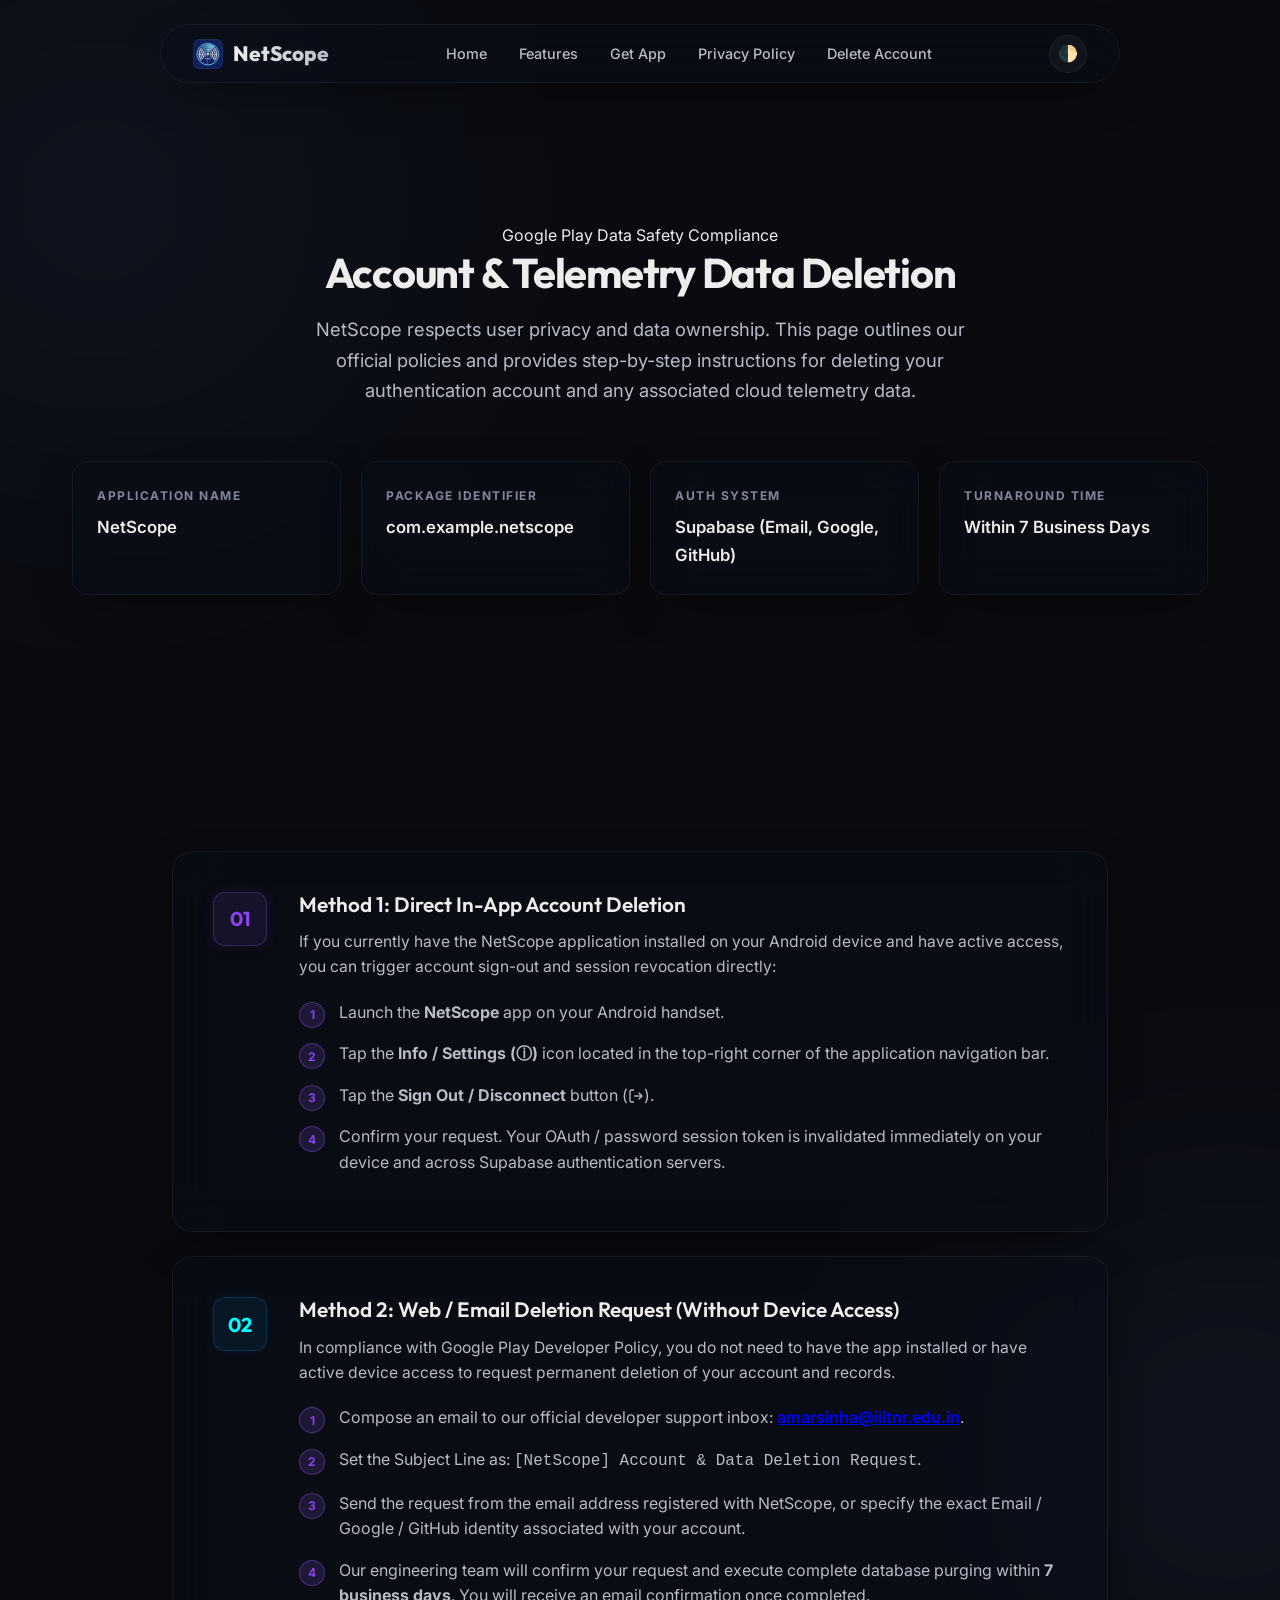
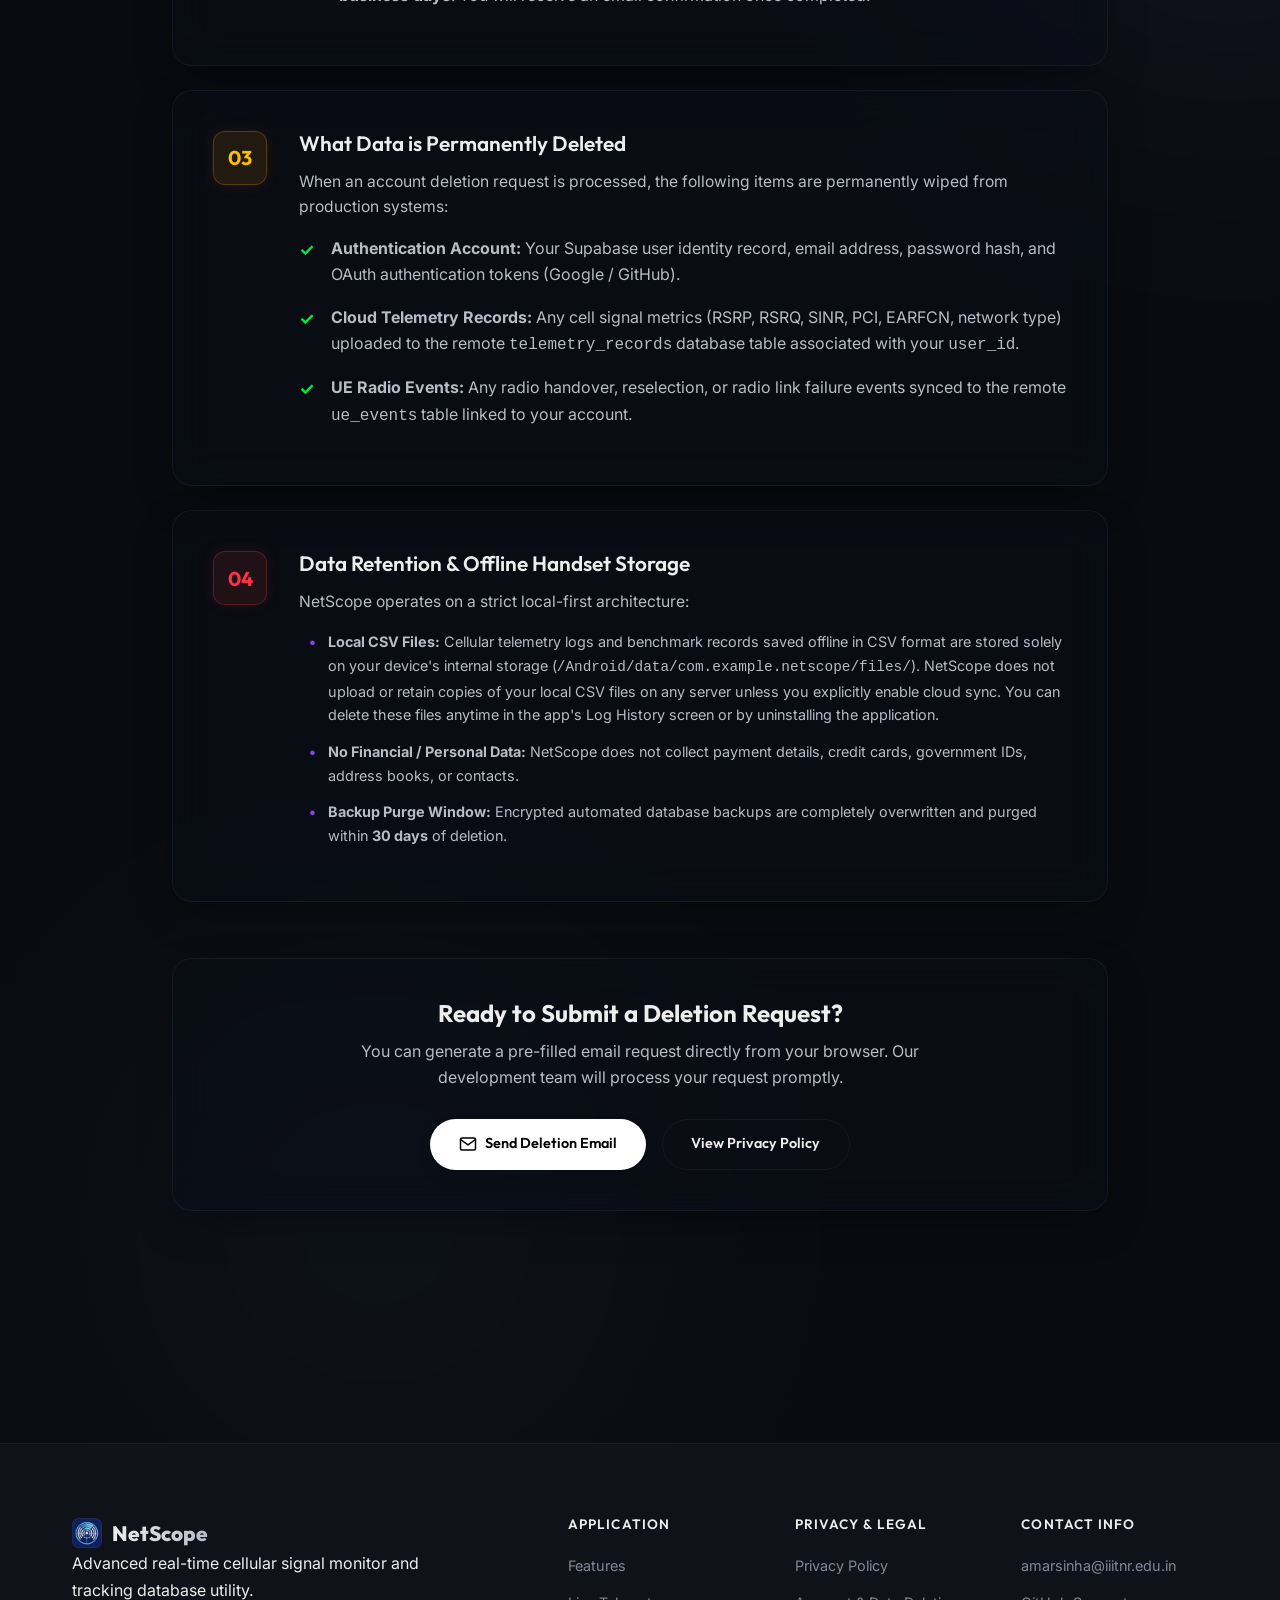
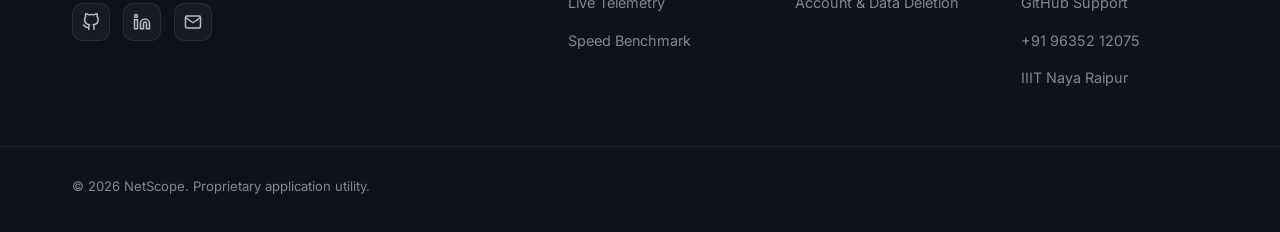
==== commit 1212db0c: "fix(contact): update all support email addresses to amarsinha@iiitnr.edu.in" ====
--- a/delete-account.html
+++ b/delete-account.html
@@ -212,7 +212,7 @@
                 In compliance with Google Play Developer Policy, you do not need to have the app installed or have active device access to request permanent deletion of your account and records.
               </p>
               <ol class="deletion-steps-list">
-                <li>Compose an email to our official developer support inbox: <a href="mailto:support@netscope.dev?subject=%5BNetScope%5D%20Account%20%26%20Data%20Deletion%20Request"><strong>support@netscope.dev</strong></a>.</li>
+                <li>Compose an email to our official developer support inbox: <a href="mailto:amarsinha@iiitnr.edu.in?subject=%5BNetScope%5D%20Account%20%26%20Data%20Deletion%20Request"><strong>amarsinha@iiitnr.edu.in</strong></a>.</li>
                 <li>Set the Subject Line as: <code>[NetScope] Account &amp; Data Deletion Request</code>.</li>
                 <li>Send the request from the email address registered with NetScope, or specify the exact Email / Google / GitHub identity associated with your account.</li>
                 <li>Our engineering team will confirm your request and execute complete database purging within <strong>7 business days</strong>. You will receive an email confirmation once completed.</li>
@@ -259,7 +259,7 @@
             You can generate a pre-filled email request directly from your browser. Our development team will process your request promptly.
           </p>
           <div class="cta-button-group">
-            <a href="mailto:support@netscope.dev?subject=%5BNetScope%5D%20Account%20%26%20Data%20Deletion%20Request&body=Hello%20NetScope%20Support%20Team%2C%0A%0APlease%20permanently%20delete%20my%20NetScope%20account%20and%20all%20associated%20cloud%20telemetry%20records.%0A%0AMy%20Registered%20Email%20%2F%20OAuth%20Account%3A%20%5BInsert%20your%20email%20here%5D%0AApp%20Package%3A%20com.example.netscope%0A%0AThank%20you."
+            <a href="mailto:amarsinha@iiitnr.edu.in?subject=%5BNetScope%5D%20Account%20%26%20Data%20Deletion%20Request&body=Hello%20NetScope%20Support%20Team%2C%0A%0APlease%20permanently%20delete%20my%20NetScope%20account%20and%20all%20associated%20cloud%20telemetry%20records.%0A%0AMy%20Registered%20Email%20%2F%20OAuth%20Account%3A%20%5BInsert%20your%20email%20here%5D%0AApp%20Package%3A%20com.example.netscope%0A%0AThank%20you."
               class="btn btn-primary">
               <svg style="width:18px; height:18px; margin-right:8px; vertical-align:middle;" viewBox="0 0 24 24" fill="none" stroke="currentColor" stroke-width="2"><path d="M4 4h16c1.1 0 2 .9 2 2v12c0 1.1-.9 2-2 2H4c-1.1 0-2-.9-2-2V6c0-1.1.9-2 2-2z"></path><polyline points="22,6 12,13 2,6"></polyline></svg>
               <span>Send Deletion Email</span>
@@ -296,7 +296,7 @@
               <circle cx="4" cy="4" r="2"></circle>
             </svg>
           </a>
-          <a href="mailto:support@netscope.dev" aria-label="Email" class="social-icon-link">
+          <a href="mailto:amarsinha@iiitnr.edu.in" aria-label="Email" class="social-icon-link">
             <svg viewBox="0 0 24 24" fill="none" stroke="currentColor" stroke-width="2" stroke-linecap="round" stroke-linejoin="round">
               <path d="M4 4h16c1.1 0 2 .9 2 2v12c0 1.1-.9 2-2 2H4c-1.1 0-2-.9-2-2V6c0-1.1.9-2 2-2z"></path>
               <polyline points="22,6 12,13 2,6"></polyline>
@@ -318,7 +318,7 @@
         </div>
         <div class="link-col">
           <h4>Contact Info</h4>
-          <a href="mailto:support@netscope.dev">support@netscope.dev</a>
+          <a href="mailto:amarsinha@iiitnr.edu.in">amarsinha@iiitnr.edu.in</a>
           <a href="https://github.com/GeekLuffy/NetScope" target="_blank" rel="noopener noreferrer">GitHub Support</a>
           <a href="tel:+919635212075" class="footer-contact-link">+91 96352 12075</a>
           <a href="https://maps.google.com/?q=IIIT+Naya+Raipur" target="_blank" rel="noopener noreferrer" class="footer-address-link">IIIT Naya Raipur</a>
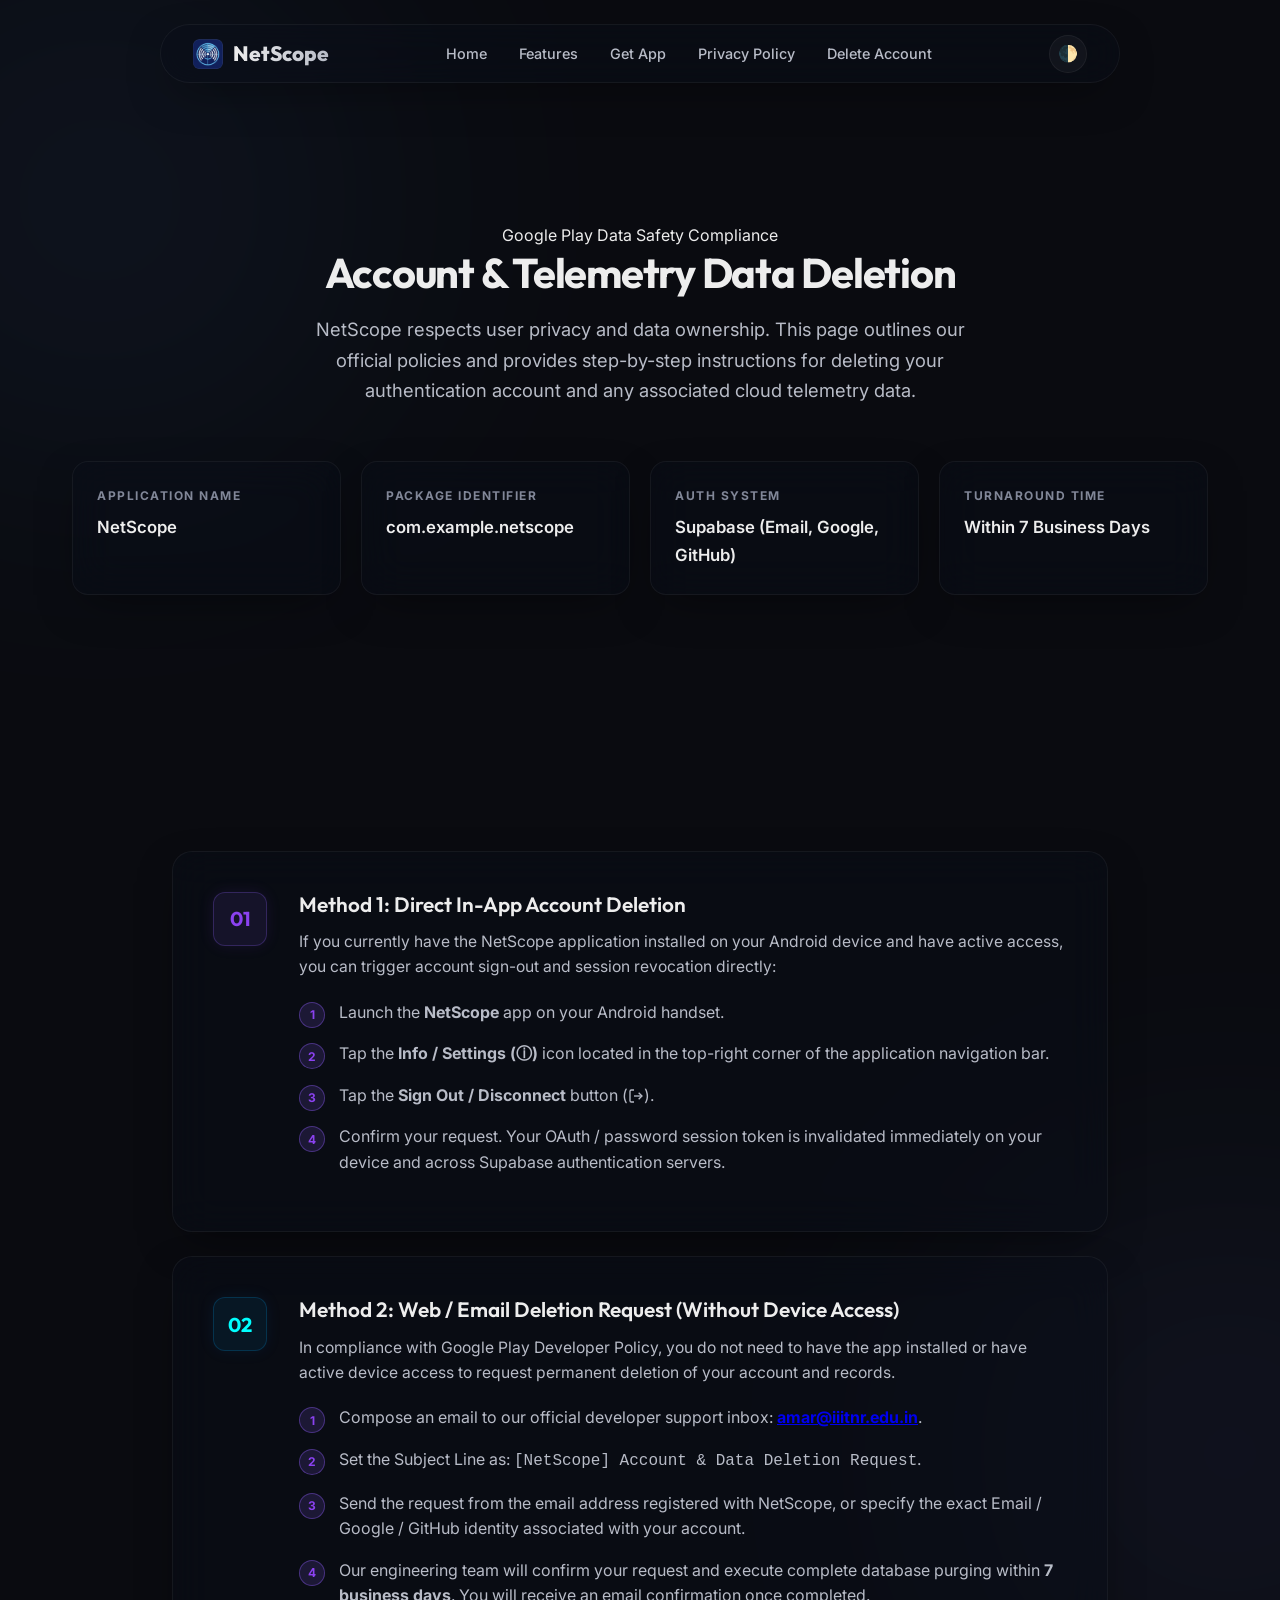
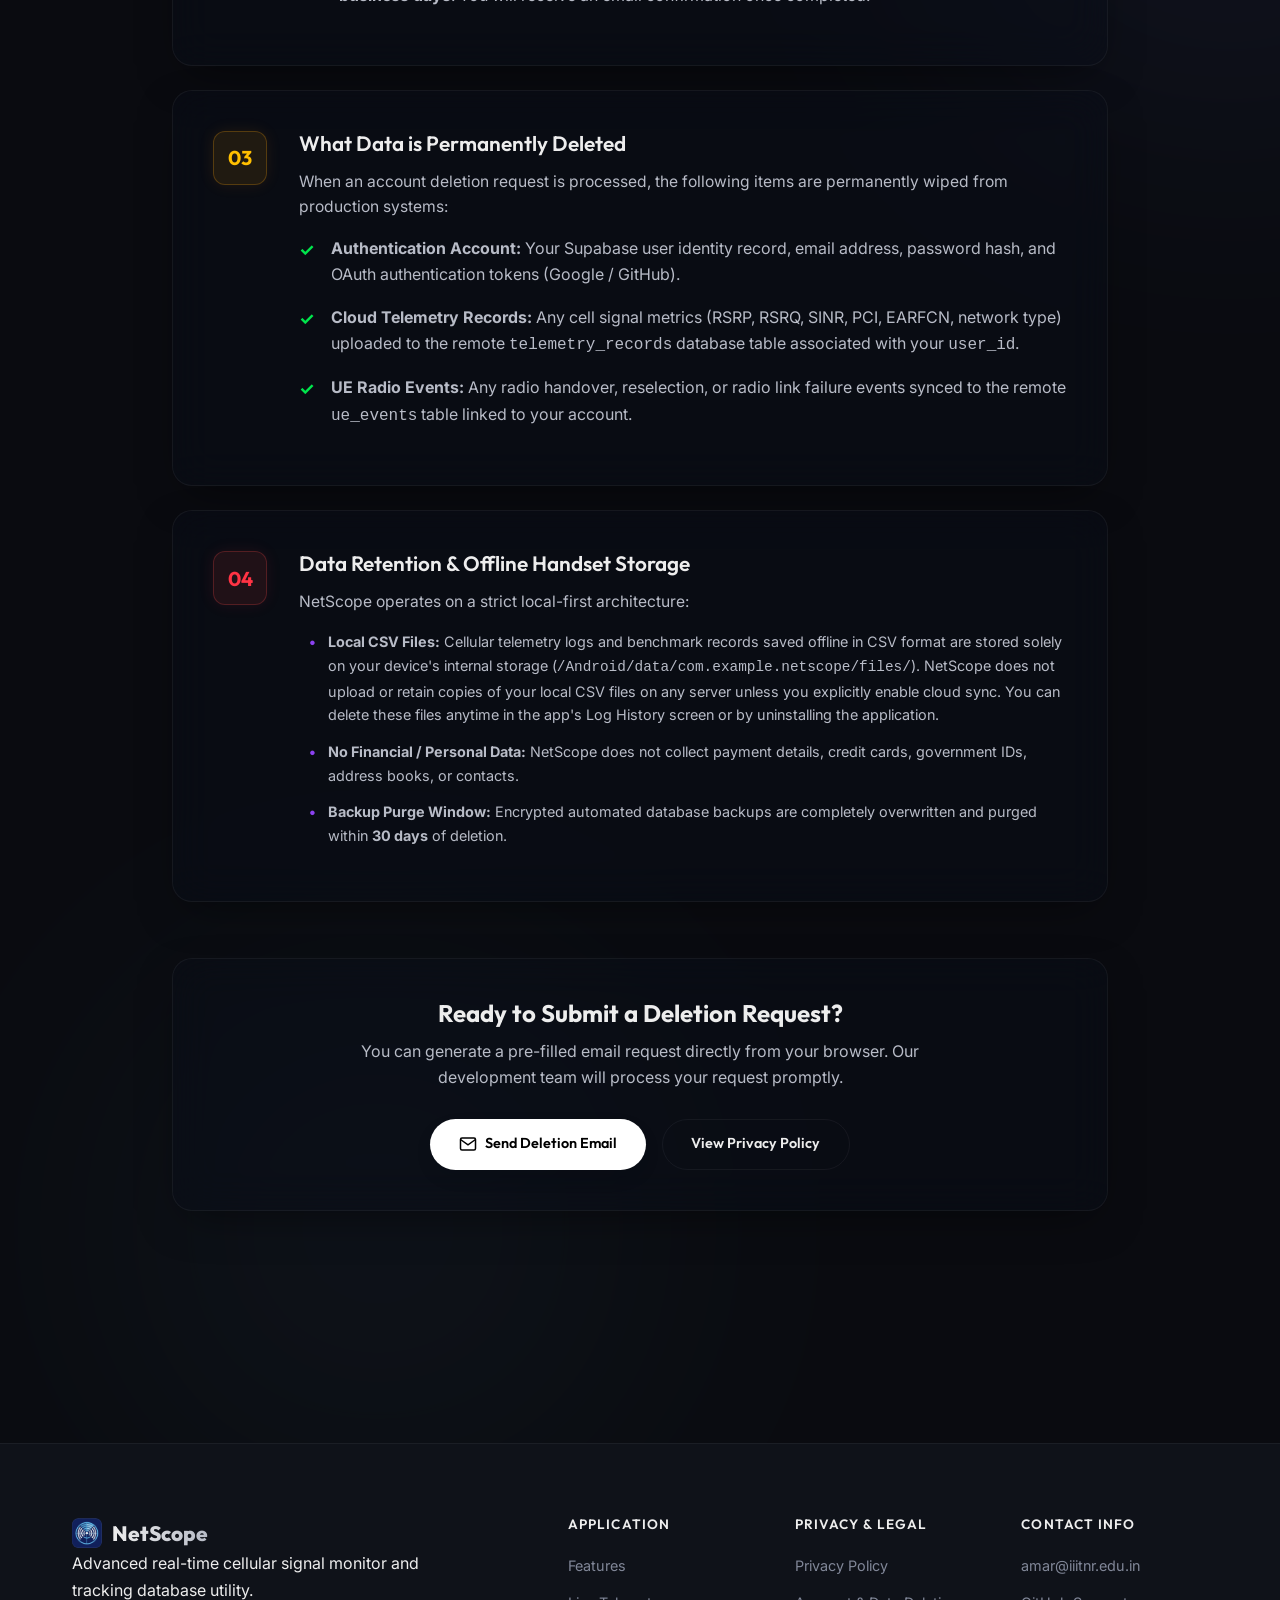
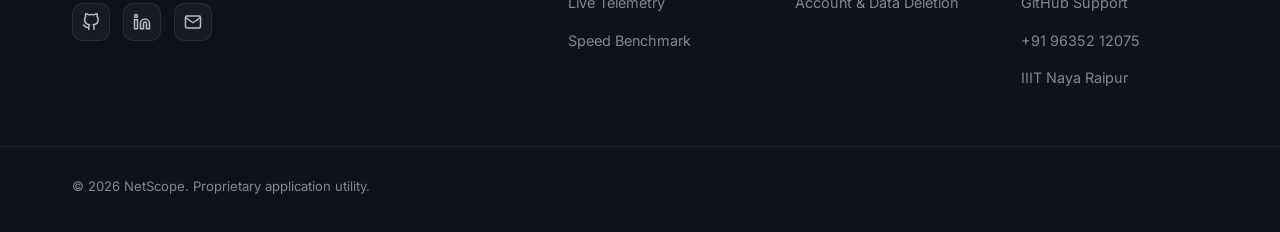
==== commit 4d5faec4: "fix(contact): change support email to amar@iiitnr.edu.in" ====
--- a/delete-account.html
+++ b/delete-account.html
@@ -212,7 +212,7 @@
                 In compliance with Google Play Developer Policy, you do not need to have the app installed or have active device access to request permanent deletion of your account and records.
               </p>
               <ol class="deletion-steps-list">
-                <li>Compose an email to our official developer support inbox: <a href="mailto:amarsinha@iiitnr.edu.in?subject=%5BNetScope%5D%20Account%20%26%20Data%20Deletion%20Request"><strong>amarsinha@iiitnr.edu.in</strong></a>.</li>
+                <li>Compose an email to our official developer support inbox: <a href="mailto:amar@iiitnr.edu.in?subject=%5BNetScope%5D%20Account%20%26%20Data%20Deletion%20Request"><strong>amar@iiitnr.edu.in</strong></a>.</li>
                 <li>Set the Subject Line as: <code>[NetScope] Account &amp; Data Deletion Request</code>.</li>
                 <li>Send the request from the email address registered with NetScope, or specify the exact Email / Google / GitHub identity associated with your account.</li>
                 <li>Our engineering team will confirm your request and execute complete database purging within <strong>7 business days</strong>. You will receive an email confirmation once completed.</li>
@@ -259,7 +259,7 @@
             You can generate a pre-filled email request directly from your browser. Our development team will process your request promptly.
           </p>
           <div class="cta-button-group">
-            <a href="mailto:amarsinha@iiitnr.edu.in?subject=%5BNetScope%5D%20Account%20%26%20Data%20Deletion%20Request&body=Hello%20NetScope%20Support%20Team%2C%0A%0APlease%20permanently%20delete%20my%20NetScope%20account%20and%20all%20associated%20cloud%20telemetry%20records.%0A%0AMy%20Registered%20Email%20%2F%20OAuth%20Account%3A%20%5BInsert%20your%20email%20here%5D%0AApp%20Package%3A%20com.example.netscope%0A%0AThank%20you."
+            <a href="mailto:amar@iiitnr.edu.in?subject=%5BNetScope%5D%20Account%20%26%20Data%20Deletion%20Request&body=Hello%20NetScope%20Support%20Team%2C%0A%0APlease%20permanently%20delete%20my%20NetScope%20account%20and%20all%20associated%20cloud%20telemetry%20records.%0A%0AMy%20Registered%20Email%20%2F%20OAuth%20Account%3A%20%5BInsert%20your%20email%20here%5D%0AApp%20Package%3A%20com.example.netscope%0A%0AThank%20you."
               class="btn btn-primary">
               <svg style="width:18px; height:18px; margin-right:8px; vertical-align:middle;" viewBox="0 0 24 24" fill="none" stroke="currentColor" stroke-width="2"><path d="M4 4h16c1.1 0 2 .9 2 2v12c0 1.1-.9 2-2 2H4c-1.1 0-2-.9-2-2V6c0-1.1.9-2 2-2z"></path><polyline points="22,6 12,13 2,6"></polyline></svg>
               <span>Send Deletion Email</span>
@@ -296,7 +296,7 @@
               <circle cx="4" cy="4" r="2"></circle>
             </svg>
           </a>
-          <a href="mailto:amarsinha@iiitnr.edu.in" aria-label="Email" class="social-icon-link">
+          <a href="mailto:amar@iiitnr.edu.in" aria-label="Email" class="social-icon-link">
             <svg viewBox="0 0 24 24" fill="none" stroke="currentColor" stroke-width="2" stroke-linecap="round" stroke-linejoin="round">
               <path d="M4 4h16c1.1 0 2 .9 2 2v12c0 1.1-.9 2-2 2H4c-1.1 0-2-.9-2-2V6c0-1.1.9-2 2-2z"></path>
               <polyline points="22,6 12,13 2,6"></polyline>
@@ -318,7 +318,7 @@
         </div>
         <div class="link-col">
           <h4>Contact Info</h4>
-          <a href="mailto:amarsinha@iiitnr.edu.in">amarsinha@iiitnr.edu.in</a>
+          <a href="mailto:amar@iiitnr.edu.in">amar@iiitnr.edu.in</a>
           <a href="https://github.com/GeekLuffy/NetScope" target="_blank" rel="noopener noreferrer">GitHub Support</a>
           <a href="tel:+919635212075" class="footer-contact-link">+91 96352 12075</a>
           <a href="https://maps.google.com/?q=IIIT+Naya+Raipur" target="_blank" rel="noopener noreferrer" class="footer-address-link">IIIT Naya Raipur</a>
